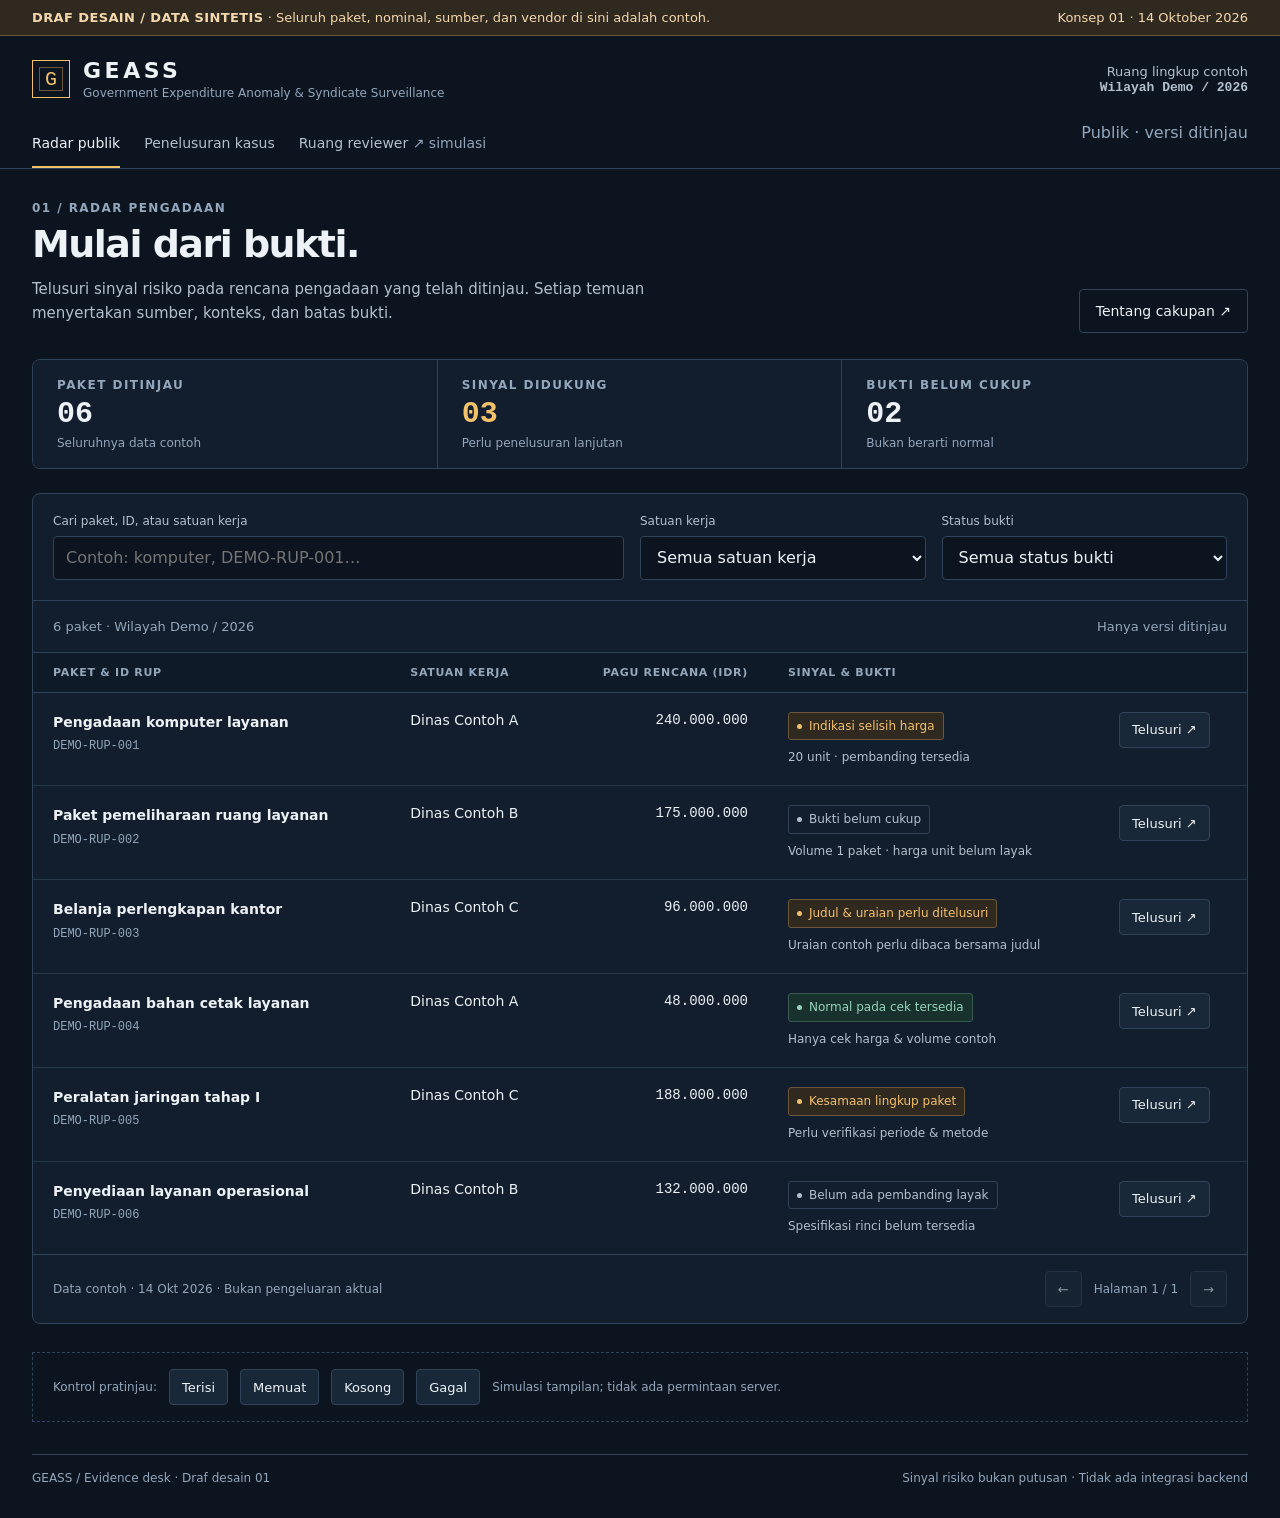
==== docs/design/preview.html @ 3e90d1a6 "docs: draft GEASS evidence desk UI and interactive preview" ====
<!doctype html>
<html lang="id">
<head>
<meta charset="utf-8"><meta name="viewport" content="width=device-width, initial-scale=1">
<title>GEASS — Draf meja bukti</title>
<style>
:root{color-scheme:dark;--bg:#0c1420;--panel:#121e2d;--raised:#192838;--text:#edf2f7;--muted:#b2c0ce;--quiet:#93a7bc;--line:#314358;--amber:#f4c16b;--mint:#93d5bc;--error:#ffb5ac;--focus:#b6d7ff;font-family:Segoe UI,system-ui,sans-serif;font-size:16px}
*{box-sizing:border-box}body{margin:0;background:var(--bg);color:var(--text)}button,input,select,textarea{font:inherit}button,a,input,select,textarea{outline-offset:4px}:focus-visible{outline:2px solid var(--focus)}a{color:var(--focus);text-underline-offset:4px}button{cursor:pointer}button:disabled{cursor:not-allowed;opacity:.55}[hidden]{display:none!important}.skip{position:absolute;left:16px;top:-70px;z-index:20;padding:12px;background:var(--text);color:var(--bg)}.skip:focus{top:12px}.mono{font-family:Consolas,ui-monospace,monospace;font-variant-numeric:tabular-nums}.muted{color:var(--muted)}.quiet{color:var(--quiet)}.eyebrow{font-size:12px;letter-spacing:.12em;text-transform:uppercase;color:var(--quiet);font-weight:600}.sample-banner{background:#30291f;border-bottom:1px solid #6b5637;padding:10px 32px;color:#f4d8ac;font-size:13px;display:flex;justify-content:space-between;gap:16px}.sample-banner strong{letter-spacing:.03em}.masthead{padding:22px 32px 0;border-bottom:1px solid var(--line)}.brand-row{display:flex;align-items:center;justify-content:space-between;gap:16px}.brand{display:flex;align-items:center;gap:13px}.brand-mark{width:38px;height:38px;display:grid;place-items:center;border:1px solid var(--amber);color:var(--amber);font:20px Consolas,monospace;position:relative}.brand-mark:before{content:"";position:absolute;inset:6px;border:1px solid #6b5637}.brand-name{font-size:22px;font-weight:700;letter-spacing:.16em}.brand-sub{font-size:12px;color:var(--quiet);margin-top:3px}.scope{color:var(--muted);font-size:13px;text-align:right}.nav{display:flex;gap:24px;flex-wrap:wrap;margin-top:23px}.nav button{padding:12px 0 15px;border:0;border-bottom:2px solid transparent;color:var(--muted);background:none;min-height:44px;font-size:14px}.nav button[aria-current=page]{border-color:var(--amber);color:var(--text)}.nav .role{margin-left:auto;color:var(--quiet)}main{max-width:1440px;padding:32px;margin:auto}.page-title{display:flex;align-items:end;justify-content:space-between;gap:24px;margin-bottom:26px}h1{font-size:38px;letter-spacing:-.04em;font-weight:600;margin:8px 0 10px;line-height:1.15}h2{font-size:22px;letter-spacing:-.02em;margin:0 0 12px;font-weight:600}h3{font-size:16px;margin:0 0 12px}p{line-height:1.6;margin:8px 0;color:var(--muted)}.page-title p{max-width:710px;font-size:15px}.btn{min-height:44px;padding:10px 16px;background:var(--raised);border:1px solid var(--line);color:var(--text);border-radius:4px;display:inline-flex;align-items:center;justify-content:center;gap:8px;text-decoration:none;font-size:14px;transition:background 140ms}.btn:hover{background:#23374c}.btn.primary{background:var(--amber);border-color:var(--amber);color:#15202d;font-weight:650}.btn.primary:hover{background:#ffd392}.btn.ghost{background:transparent}.btn.small{min-height:36px;padding:6px 12px;font-size:13px}.stats{display:grid;grid-template-columns:repeat(3,1fr);border:1px solid var(--line);margin-bottom:24px;border-radius:8px;overflow:hidden}.stat{padding:18px 24px;background:var(--panel);border-right:1px solid var(--line)}.stat:last-child{border:0}.stat .number{font-size:30px;font-weight:600;margin:5px 0}.stat .note{font-size:12px;color:var(--quiet)}.panel{background:var(--panel);border:1px solid var(--line);border-radius:8px}.filters{display:grid;grid-template-columns:2fr 1fr 1fr;gap:16px;padding:20px;border-bottom:1px solid var(--line)}label{display:block;font-size:12px;color:var(--muted);margin-bottom:8px}input,select,textarea{width:100%;background:var(--bg);border:1px solid var(--line);color:var(--text);border-radius:4px;min-height:44px;padding:10px 12px}textarea{min-height:110px;resize:vertical}.table-heading{display:flex;justify-content:space-between;gap:12px;padding:18px 20px;font-size:13px;color:var(--quiet)}table{width:100%;border-collapse:collapse;font-size:14px}th{text-align:left;font-size:11px;letter-spacing:.065em;text-transform:uppercase;color:var(--quiet);padding:13px 20px;background:#0f1a28;border-top:1px solid var(--line);border-bottom:1px solid var(--line);font-weight:600}td{padding:19px 20px;border-bottom:1px solid #27384b;vertical-align:top}tbody tr:last-child td{border-bottom:0}.amount{text-align:right;white-space:nowrap}.package-title{font-weight:600;line-height:1.45;margin-bottom:7px;max-width:300px}.locator{font-size:12px;color:var(--quiet)}.badge{display:inline-flex;align-items:center;gap:7px;font-size:12px;padding:5px 8px;line-height:1.4;border-radius:3px;font-weight:500;border:1px solid var(--line);color:var(--muted)}.badge.amber{background:#30291f;border-color:#6b5637;color:var(--amber)}.badge.mint{background:#19312d;border-color:#375b50;color:var(--mint)}.badge.error{background:#38262a;border-color:#72505a;color:var(--error)}.badge:before{content:"";width:5px;height:5px;background:currentColor;border-radius:50%;flex-shrink:0}.signal-note{font-size:12px;margin-top:8px;line-height:1.5;color:var(--muted)}.table-footer{display:flex;justify-content:space-between;align-items:center;gap:16px;padding:16px 20px;border-top:1px solid var(--line);color:var(--quiet);font-size:12px}.state{padding:56px 24px;text-align:center}.state h3{font-size:20px}.state p{max-width:470px;margin:8px auto 20px}.state-icon{font:30px Consolas,monospace;color:var(--amber);margin-bottom:18px}.case-top{display:flex;gap:12px;align-items:center;flex-wrap:wrap;margin-bottom:20px}.case-layout{display:grid;grid-template-columns:minmax(0,1fr) 300px;gap:24px}.section{padding:24px;margin-bottom:20px}.section-head{display:flex;align-items:center;justify-content:space-between;gap:16px;margin-bottom:20px}.section-head h2{margin:0}.facts{display:grid;grid-template-columns:1fr 1fr;gap:24px;border-top:1px solid var(--line);padding-top:20px}.fact-value{font-size:22px;margin-top:6px}.facts .fact-value.large{font-size:29px;color:var(--amber)}.rail{padding:24px;align-self:start}.rail ol{padding:0;margin:20px 0 0;list-style:none}.rail li{border-left:1px solid var(--line);padding:0 0 22px 20px;position:relative}.rail li:last-child{padding-bottom:0;border-left-color:transparent}.rail li:before{content:"";position:absolute;left:-5px;top:3px;width:9px;height:9px;border-radius:50%;background:var(--mint)}.rail li.gap:before{background:var(--quiet)}.rail h3{font-size:14px;margin-bottom:5px}.rail p{font-size:12px;line-height:1.6}.rail button{margin-top:8px}.compare{display:grid;grid-template-columns:1fr 1fr 1fr;gap:16px;margin:20px 0}.compare>div{padding:16px;background:var(--bg);border:1px solid var(--line);border-radius:4px}.compare strong{display:block;margin:12px 0 4px;font-size:24px;font-weight:600}.note-box{padding:13px 16px;background:#192838;border-left:2px solid var(--quiet);font-size:13px;color:var(--muted);line-height:1.65}.note-box.amber{background:#30291f;border-color:var(--amber);color:#f4d8ac}.argument{border-top:1px solid var(--line);padding-top:16px;margin-top:16px}.argument h3{margin:0 0 7px}.graph-wrap{background:var(--bg);border:1px solid var(--line);border-radius:4px;overflow:hidden}.graph{display:block;width:100%;height:auto;max-height:260px}.graph text{font-family:Segoe UI,system-ui,sans-serif}.relation-table{margin-top:16px}.relation-table td,.relation-table th{padding:12px 14px;font-size:12px}.details-summary{cursor:pointer;min-height:44px;display:flex;align-items:center;gap:8px;font-size:14px;color:var(--focus)}details p{font-size:13px}.actions{display:flex;flex-wrap:wrap;gap:12px}.review-grid{display:grid;grid-template-columns:minmax(0,1.25fr) minmax(320px,1fr);gap:24px}.review-list{margin:0;padding:0;list-style:none}.review-list li{padding:14px 0;border-top:1px solid var(--line);display:flex;justify-content:space-between;gap:16px;font-size:14px}.check{color:var(--mint)}.review-reason{margin:20px 0}.review-result{margin-top:16px;line-height:1.6;font-size:14px}.design-controls{margin-top:28px;padding:16px 20px;border:1px dashed var(--line);display:flex;align-items:center;gap:12px;flex-wrap:wrap;color:var(--quiet);font-size:12px}.design-controls button{min-height:36px}.footer{margin-top:32px;border-top:1px solid var(--line);padding-top:16px;display:flex;justify-content:space-between;gap:16px;font-size:12px;color:var(--quiet)}dialog{color:var(--text);background:var(--panel);border:1px solid var(--line);border-radius:8px;padding:24px;max-width:700px;width:calc(100% - 32px);max-height:85vh}dialog::backdrop{background:#030911cc}dialog pre{white-space:pre-wrap;line-height:1.6;font:14px Consolas,monospace;background:var(--bg);padding:20px;border:1px solid var(--line);max-height:45vh;overflow:auto}.dialog-head{display:flex;justify-content:space-between;align-items:center;gap:16px;margin-bottom:20px}.dialog-head h2{margin:0}.sr-only{position:absolute;width:1px;height:1px;padding:0;margin:-1px;overflow:hidden;clip:rect(0,0,0,0);white-space:nowrap;border:0}
@media(min-width:1400px){main{padding-top:40px}}@media(max-width:1000px){td,th{padding:16px 12px}.case-layout{grid-template-columns:minmax(0,1fr) 260px}.compare{gap:8px}.compare strong{font-size:20px}}@media(max-width:900px){.case-layout,.review-grid{grid-template-columns:1fr}.rail{order:-1}.rail ol{display:grid;grid-template-columns:1fr 1fr;gap:12px}.rail li,.rail li:last-child{padding:0 0 0 16px;border-left:1px solid var(--line)}.scope{display:none}.nav .role{margin-left:0}.page-title{align-items:start}.page-title .btn{flex-shrink:0}}@media(max-width:640px){.sample-banner,.masthead{padding-left:16px;padding-right:16px}.sample-banner{font-size:12px}.sample-banner>span:last-child{display:none}main{padding:24px 16px}h1{font-size:30px}.page-title{display:block}.page-title .btn{margin-top:8px}.nav{gap:18px}.nav .role{display:none}.brand-sub{max-width:260px;line-height:1.5}.stats{grid-template-columns:1fr 1fr 1fr}.stat{padding:14px 10px}.stat .number{font-size:24px}.stat .eyebrow{font-size:10px;letter-spacing:0}.stat .note{font-size:11px;line-height:1.5}.filters{grid-template-columns:1fr;padding:16px;gap:12px}.radar-table thead{display:none}.radar-table,.radar-table tbody,.radar-table tr,.radar-table td{display:block}.radar-table tr{padding:18px 16px;border-bottom:1px solid var(--line)}.radar-table td{padding:8px 0;border:0}.radar-table td:before{content:attr(data-label);display:block;font-size:11px;letter-spacing:.07em;text-transform:uppercase;color:var(--quiet);margin-bottom:7px}.radar-table td.amount{text-align:left}.radar-table td:last-child .btn{width:100%}.package-title{max-width:none}.table-footer{align-items:start;flex-direction:column}.facts{grid-template-columns:1fr}.compare{grid-template-columns:1fr}.section,.rail{padding:20px}.section-head{align-items:start;flex-direction:column}.rail ol{grid-template-columns:1fr}.relation-table{display:block;overflow-x:auto}.section p{font-size:16px}.footer{flex-direction:column}.review-list li{font-size:13px}.graph{min-height:180px}}
@media(max-width:640px){.btn.small{min-height:44px}}
@media(prefers-reduced-motion:reduce){*{transition:none!important;scroll-behavior:auto!important}}
</style>
</head>
<body>
<a class="skip" href="#main">Lewati ke konten</a>
<div class="sample-banner"><span><strong>DRAF DESAIN / DATA SINTETIS</strong> · Seluruh paket, nominal, sumber, dan vendor di sini adalah contoh.</span><span>Konsep 01 · 14 Oktober 2026</span></div>
<header class="masthead">
 <div class="brand-row"><div class="brand"><div class="brand-mark" aria-hidden="true">G</div><div><div class="brand-name">GEASS</div><div class="brand-sub">Government Expenditure Anomaly & Syndicate Surveillance</div></div></div><div class="scope">Ruang lingkup contoh<br><strong class="mono">Wilayah Demo / 2026</strong></div></div>
 <nav class="nav" aria-label="Workspace"><button data-screen="radar" aria-current="page">Radar publik</button><button data-screen="case">Penelusuran kasus</button><button data-screen="review">Ruang reviewer <span class="quiet">↗ simulasi</span></button><span class="role">Publik · versi ditinjau</span></nav>
</header>
<main id="main" tabindex="-1">
<section id="screen-radar" aria-labelledby="radar-title">
 <div class="page-title"><div><div class="eyebrow">01 / Radar pengadaan</div><h1 id="radar-title">Mulai dari bukti.</h1><p>Telusuri sinyal risiko pada rencana pengadaan yang telah ditinjau. Setiap temuan menyertakan sumber, konteks, dan batas bukti.</p></div><button class="btn ghost" id="about">Tentang cakupan ↗</button></div>
 <div class="stats"><div class="stat"><div class="eyebrow">Paket ditinjau</div><div class="number mono">06</div><div class="note">Seluruhnya data contoh</div></div><div class="stat"><div class="eyebrow">Sinyal didukung</div><div class="number mono" style="color:var(--amber)">03</div><div class="note">Perlu penelusuran lanjutan</div></div><div class="stat"><div class="eyebrow">Bukti belum cukup</div><div class="number mono">02</div><div class="note">Bukan berarti normal</div></div></div>
 <div class="panel">
  <div class="filters"><div><label for="search">Cari paket, ID, atau satuan kerja</label><input id="search" type="search" placeholder="Contoh: komputer, DEMO-RUP-001…"></div><div><label for="agency">Satuan kerja</label><select id="agency"><option value="all">Semua satuan kerja</option><option>Dinas Contoh A</option><option>Dinas Contoh B</option><option>Dinas Contoh C</option></select></div><div><label for="signal">Status bukti</label><select id="signal"><option value="all">Semua status bukti</option><option value="supported">Sinyal didukung</option><option value="insufficient">Bukti belum cukup</option><option value="normal">Normal pada cek tersedia</option></select></div></div>
  <div class="table-heading"><span id="result-count">6 paket · Wilayah Demo / 2026</span><span>Hanya versi ditinjau</span></div>
  <table class="radar-table" id="radar-table"><caption class="sr-only">Paket pengadaan sintetis yang ditinjau</caption><thead><tr><th>Paket & ID RUP</th><th>Satuan kerja</th><th class="amount">Pagu rencana (IDR)</th><th>Sinyal & bukti</th><th><span class="sr-only">Tindakan</span></th></tr></thead><tbody id="rows"></tbody></table>
  <div class="state" id="radar-state" hidden></div>
  <div class="table-footer"><span>Data contoh · 14 Okt 2026 · Bukan pengeluaran aktual</span><div class="actions"><button class="btn small" disabled aria-label="Halaman sebelumnya">←</button><span style="align-self:center">Halaman 1 / 1</span><button class="btn small" disabled aria-label="Halaman berikutnya">→</button></div></div>
 </div>
 <div class="design-controls"><span>Kontrol pratinjau:</span><button class="btn small" data-state="ready">Terisi</button><button class="btn small" data-state="loading">Memuat</button><button class="btn small" data-state="empty">Kosong</button><button class="btn small" data-state="error">Gagal</button><span>Simulasi tampilan; tidak ada permintaan server.</span></div>
</section>
<section id="screen-case" aria-labelledby="case-title" hidden>
 <div class="case-top"><button class="btn small ghost" data-screen="radar">← Radar publik</button><span class="mono quiet" id="case-id">DEMO-RUP-001</span><span class="badge mint">Versi ditinjau · v1</span></div>
 <div class="page-title"><div><div class="eyebrow">02 / Penelusuran berbasis bukti</div><h1 id="case-title">Pengadaan komputer layanan</h1><p id="case-subtitle">Dinas Contoh A · Wilayah Demo · Tahun anggaran 2026</p></div><div class="actions"><button class="btn primary" id="dossier">Draf PPID ↓</button><button class="btn" id="brief">Brief APIP / BPK ↓</button></div></div>
 <div class="case-layout"><div>
  <section class="panel section"><div class="section-head"><h2>Rencana, bukan realisasi.</h2><span class="badge amber" id="case-badge">Indikasi selisih harga</span></div><div class="facts"><div><div class="eyebrow">Pagu rencana (IDR)</div><div class="fact-value large mono" id="case-amount">240.000.000</div><p class="locator">Bukan nilai kontrak atau uang yang dibayar.</p></div><div><div class="eyebrow">Volume dari uraian contoh</div><div class="fact-value" id="case-volume">20 unit komputer</div><p class="locator" id="volume-note">Unit dan spesifikasi cocok untuk perbandingan contoh.</p></div></div></section>
  <section class="panel section"><div class="section-head"><h2>Harga & konteks pembanding</h2><button class="btn small ghost source" data-source="ssh">Lihat locator SSH ↗</button></div><div id="comparison"><div class="compare"><div><div class="eyebrow">Harga tersirat / unit</div><strong class="mono">Rp12.000.000</strong><span class="locator">Rp240 juta ÷ 20 unit</span></div><div><div class="eyebrow">SSH contoh / unit</div><strong class="mono">Rp10.000.000</strong><span class="locator">Unit & spesifikasi sebanding</span></div><div><div class="eyebrow">Selisih pembanding</div><strong class="mono" style="color:var(--amber)">+20%</strong><span class="locator">Rp2.000.000 per unit</span></div></div><div class="note-box amber">Sinyal untuk ditelusuri. Selisih terhadap pembanding tidak membuktikan overpayment atau tindak pidana.</div></div><div id="abstention" class="note-box" hidden></div><div class="argument"><h3>Yang mendukung</h3><p id="supports">Uraian contoh menyebut 20 unit dengan spesifikasi yang sebanding dengan baris SSH sintetis. Nominal dihitung deterministik.</p></div><div class="argument"><h3>Yang perlu dikonfirmasi</h3><p>Pastikan cakupan garansi, instalasi, pajak, dan distribusi. Perbedaan layanan yang belum tercatat dapat mengubah kelayakan pembanding.</p></div></section>
  <section class="panel section"><div class="section-head"><h2>Relasi vendor yang teramati</h2><span class="badge" id="graph-status">Contoh relasi · bukan afiliasi</span></div><div id="graph-content"><div class="graph-wrap"><svg class="graph" viewBox="0 0 680 245" role="img" aria-labelledby="graph-title graph-desc"><title id="graph-title">Graf relasi vendor sintetis</title><desc id="graph-desc">Tender demo terhubung dengan Vendor Contoh A sebagai pemenang dan Vendor Contoh B sebagai penawar. Keduanya memiliki observasi alamat yang sama; ini bukan bukti kepemilikan bersama.</desc><g stroke="#52687f" stroke-width="1.5"><path d="M340 58L160 148M340 58L520 148"/><path d="M160 148L340 211L520 148" stroke-dasharray="5 5"/></g><g fill="#192838" stroke="#52687f"><rect x="252" y="27" width="176" height="54" rx="4"/><rect x="75" y="120" width="170" height="55" rx="4"/><rect x="435" y="120" width="170" height="55" rx="4"/></g><rect x="225" y="190" width="230" height="40" rx="4" fill="#30291f" stroke="#6b5637"/><g text-anchor="middle" fill="#edf2f7" font-size="13"><text x="340" y="49">DEMO-TENDER-001</text><text x="340" y="67" fill="#93a7bc" font-size="11">Portal contoh · v1</text><text x="160" y="142">Vendor Contoh A</text><text x="160" y="160" fill="#93d5bc" font-size="11">Pemenang teramati</text><text x="520" y="142">Vendor Contoh B</text><text x="520" y="160" fill="#b2c0ce" font-size="11">Penawar teramati</text><text x="340" y="215" fill="#f4c16b">Alamat sama · perlu verifikasi</text></g></svg></div><details><summary class="details-summary">Tabel relasi & batas bukti</summary><table class="relation-table"><caption class="sr-only">Alternatif teks graf relasi sintetis</caption><thead><tr><th>Relasi</th><th>Observasi</th><th>Batas bukti</th></tr></thead><tbody><tr><td>Tender → Vendor A</td><td>Pemenang pada catatan contoh</td><td>Satu tender sintetis</td></tr><tr><td>Tender → Vendor B</td><td>Penawaran pada catatan contoh</td><td>Bukan sekadar pendaftaran</td></tr><tr><td>Vendor A ↔ Vendor B</td><td>Teks alamat identik</td><td>Tidak membuktikan pemilik sama</td></tr></tbody></table></details></div><div id="graph-unavailable" class="note-box" hidden>Data pelaksanaan belum tersedia. Ketiadaan data bukan bukti bahwa tender tidak terjadi.</div><p class="locator">Tidak ada klaim sindikat atau hubungan pemilik. Identitas vendor tetap terpisah.</p></section>
 </div><aside class="panel rail" aria-label="Jejak bukti"><div class="eyebrow">Jejak bukti</div><h2 style="margin-top:8px">Dari sumber<br>ke temuan.</h2><p style="font-size:13px">Batas bukti mengikuti klaim, bukan disembunyikan di akhir.</p><ol><li><h3>01 · Rencana SIRUP</h3><p>Capture contoh · revisi 1<br>14 Okt 2026 · checksum tersimpan</p><button class="btn small ghost source" data-source="sirup">Locator sumber ↗</button></li><li id="rail-ssh"><h3>02 · Pembanding SSH</h3><p>Dokumen sintetis · halaman 12<br>Wilayah & tahun contoh cocok</p></li><li id="rail-lpse"><h3>03 · Relasi pelaksanaan</h3><p>Tautan ID pada capture contoh.<br>Cakupan: satu tender.</p></li><li><h3>04 · Tinjauan manusia</h3><p>Versi bukti 1 · versi analisis 1<br>Status ditinjau dalam fixture.</p></li></ol><details style="border-top:1px solid var(--line);margin-top:24px;padding-top:12px"><summary class="details-summary">Inspector demo</summary><p>Normalisasi: selesai (simulasi)<br>Pembanding: tersedia (simulasi)<br>Kritik: selesai (simulasi)<br>Publikasi: fixture ditinjau</p><p>Tidak ada eksekusi ADK, Model Armor, BigQuery, atau trace cloud nyata.</p></details></aside></div>
</section>
<section id="screen-review" aria-labelledby="review-title" hidden>
 <div class="page-title"><div><div class="eyebrow">03 / Workspace terbatas · simulasi peran</div><h1 id="review-title">Bukti dahulu. Putusan Anda.</h1><p>Debat AI membantu menyusun argumen. Publikasi tetap membutuhkan reviewer berwenang dan versi bukti yang tepat.</p></div><span class="badge">Draf privat · tidak tampil di radar</span></div>
 <div class="review-grid"><section class="panel section"><div class="section-head"><h2>Pengadaan perlengkapan arsip</h2><span class="mono locator">DEMO-RUP-007 / v1</span></div><div class="note-box amber">Simulasi role saja. Draf ini memakai data sintetis; tidak ada autentikasi atau publikasi server.</div><div class="argument"><h3>Argumen pendukung</h3><p>Uraian dan standar contoh memperlihatkan kemungkinan selisih harga. Setiap input sudah memiliki locator sintetis untuk menguji alur reviewer.</p></div><div class="argument"><h3>Argumen penyeimbang</h3><p>Cakupan layanan dan perlakuan pajak perlu dibaca bersama spesifikasi. Label risiko tidak menyatakan bahwa vendor bersalah.</p></div><h3 style="margin-top:24px">Kesiapan versi yang ditinjau</h3><ul class="review-list"><li><span>Capture sumber & locator</span><span class="check">✓ Tersedia (contoh)</span></li><li><span>Validasi struktur & screening</span><span class="check">✓ Lolos (simulasi)</span></li><li><span>Catatan counterevidence</span><span class="check">✓ Tersedia</span></li><li><span>Versi bukti / analisis</span><span class="mono">v1 / v1</span></li></ul></section><section class="panel section"><div class="eyebrow">Keputusan reviewer</div><h2 style="margin-top:8px">Tinjau versi ini.</h2><p style="font-size:14px">Keputusan terikat pada versi sumber dan analisis. Perubahan berikutnya akan membutuhkan tinjauan baru.</p><div class="review-reason"><label for="reason">Catatan keputusan (wajib dalam simulasi)</label><textarea id="reason" placeholder="Jelaskan bukti, batas cakupan, atau alasan menolak…"></textarea></div><div class="actions"><button id="approve" class="btn primary">Setujui versi v1</button><button id="reject" class="btn">Tolak draf</button></div><div class="review-result" id="review-result" role="status" aria-live="polite"></div><button id="reset-review" class="btn small ghost" style="margin-top:20px">Reset simulasi</button><div class="argument"><h3>Sesudah keputusan</h3><p style="font-size:13px">Implementasi akan membatasi akses sesuai peran, memeriksa konflik versi, dan mendukung penarikan publikasi. Preview ini hanya menampilkan umpan balik lokal.</p></div></section></div>
</section>
<footer class="footer"><span>GEASS / Evidence desk · Draf desain 01</span><span>Sinyal risiko bukan putusan · Tidak ada integrasi backend</span></footer>
</main>
<dialog id="dialog" aria-labelledby="dialog-title"><div class="dialog-head"><h2 id="dialog-title">Sumber contoh</h2><button class="btn small ghost" id="close-dialog" aria-label="Tutup dialog">Tutup ×</button></div><div id="dialog-body"></div><div id="dialog-actions" class="actions"></div></dialog>
<div class="sr-only" role="status" aria-live="polite" id="announcement"></div>
<script>
// shortcut: synthetic in-memory interactions only, replace with approved API contracts during application implementation.
const packages=[
 {id:'DEMO-RUP-001',title:'Pengadaan komputer layanan',agency:'Dinas Contoh A',amount:240000000,state:'supported',signal:'Indikasi selisih harga',note:'20 unit · pembanding tersedia'},
 {id:'DEMO-RUP-002',title:'Paket pemeliharaan ruang layanan',agency:'Dinas Contoh B',amount:175000000,state:'insufficient',signal:'Bukti belum cukup',note:'Volume 1 paket · harga unit belum layak'},
 {id:'DEMO-RUP-003',title:'Belanja perlengkapan kantor',agency:'Dinas Contoh C',amount:96000000,state:'supported',signal:'Judul & uraian perlu ditelusuri',note:'Uraian contoh perlu dibaca bersama judul'},
 {id:'DEMO-RUP-004',title:'Pengadaan bahan cetak layanan',agency:'Dinas Contoh A',amount:48000000,state:'normal',signal:'Normal pada cek tersedia',note:'Hanya cek harga & volume contoh'},
 {id:'DEMO-RUP-005',title:'Peralatan jaringan tahap I',agency:'Dinas Contoh C',amount:188000000,state:'supported',signal:'Kesamaan lingkup paket',note:'Perlu verifikasi periode & metode'},
 {id:'DEMO-RUP-006',title:'Penyediaan layanan operasional',agency:'Dinas Contoh B',amount:132000000,state:'insufficient',signal:'Belum ada pembanding layak',note:'Spesifikasi rinci belum tersedia'}
];
const $=id=>document.getElementById(id), money=n=>new Intl.NumberFormat('id-ID').format(n);let current=packages[0],radarState='ready',lastFocus;
function announce(message){$('announcement').textContent=message}
function showScreen(name){document.querySelectorAll('main>section').forEach(s=>s.hidden=s.id!=='screen-'+name);document.querySelectorAll('.nav button').forEach(b=>b.getAttribute('data-screen')===name?b.setAttribute('aria-current','page'):b.removeAttribute('aria-current'));document.querySelector('.nav .role').textContent=name==='review'?'Reviewer · simulasi peran':'Publik · versi ditinjau';document.querySelector('.source[data-source="ssh"]').disabled=current.id!=='DEMO-RUP-001';$('main').focus();announce('Tampilan '+({radar:'Radar publik',case:'Penelusuran kasus',review:'Reviewer — simulasi'}[name]))}
function renderRadar(){const query=$('search').value.trim().toLowerCase(),agency=$('agency').value,state=$('signal').value;const rows=packages.filter(p=>(p.title+' '+p.id+' '+p.agency).toLowerCase().includes(query)&&(agency==='all'||p.agency===agency)&&(state==='all'||p.state===state));const mode=radarState==='ready'&&!rows.length?'empty':radarState;$('radar-table').hidden=mode!=='ready';$('radar-state').hidden=mode==='ready';$('result-count').textContent=rows.length+' paket · Wilayah Demo / 2026';$('rows').replaceChildren();for(const p of rows){const tr=document.createElement('tr');tr.innerHTML='<td data-label="Paket & ID"><div class="package-title"></div><div class="locator mono"></div></td><td data-label="Satuan kerja"></td><td class="amount mono" data-label="Pagu rencana (IDR)"></td><td data-label="Sinyal & bukti"><span class="badge"></span><div class="signal-note"></div></td><td><button class="btn small">Telusuri ↗</button></td>';tr.querySelector('.package-title').textContent=p.title;tr.querySelector('.locator').textContent=p.id;tr.children[1].textContent=p.agency;tr.children[2].textContent=money(p.amount);const badge=tr.querySelector('.badge');badge.textContent=p.signal;badge.classList.add(p.state==='supported'?'amber':p.state==='normal'?'mint':'neutral');tr.querySelector('.signal-note').textContent=p.note;tr.querySelector('button').setAttribute('aria-label','Telusuri '+p.title);tr.querySelector('button').onclick=()=>openCase(p);$('rows').append(tr)}if(mode!=='ready'){const states={loading:['…','Memuat paket yang ditinjau','Simulasi loading. Data publik akan dibaca dari versi yang telah disetujui.'],empty:['∅','Belum ada paket yang cocok','Ubah pencarian atau filter. Hasil kosong tidak menyatakan wilayah bebas risiko.'],error:['!','Paket belum dapat dimuat','Coba lagi. Kegagalan akses tidak berarti datanya tidak ada.']};const s=states[mode];$('radar-state').innerHTML='<div class="state-icon" aria-hidden="true">'+s[0]+'</div><h3>'+s[1]+'</h3><p>'+s[2]+'</p><button class="btn" id="restore">'+(mode==='error'?'Coba lagi':'Kembali ke data contoh')+'</button>';$('restore').onclick=()=>{radarState='ready';$('search').value='';$('agency').value='all';$('signal').value='all';renderRadar()}}announce(rows.length+' paket cocok; tampilan '+mode)}
function openCase(p){current=p;$('case-title').textContent=p.title;$('case-id').textContent=p.id;$('case-subtitle').textContent=p.agency+' · Wilayah Demo · Tahun anggaran 2026';$('case-amount').textContent=money(p.amount);$('case-badge').textContent=p.signal;$('case-badge').className='badge '+(p.state==='supported'?'amber':p.state==='normal'?'mint':'');const comparable=p.id==='DEMO-RUP-001';$('comparison').hidden=!comparable;$('abstention').hidden=comparable;$('abstention').textContent='Perbandingan harga unit belum didukung pada contoh ini. '+p.note+'. Tidak ada selisih harga yang dikarang.';$('case-volume').textContent=comparable?'20 unit komputer':'Kuantitas sebanding belum ditetapkan';$('volume-note').textContent=comparable?'Unit dan spesifikasi cocok untuk perbandingan contoh.':'Data belum cukup untuk menghitung harga item.';$('supports').textContent=comparable?'Uraian contoh menyebut 20 unit dengan spesifikasi yang sebanding dengan baris SSH sintetis. Nominal dihitung deterministik.':'Sinyal pada radar ini adalah fixture desain. Pengujian pembanding rinci belum tersedia untuk paket contoh yang dipilih.';$('graph-content').hidden=!comparable;$('graph-unavailable').hidden=comparable;$('graph-status').textContent=comparable?'Contoh relasi · bukan afiliasi':'Cakupan belum tersedia';$('rail-ssh').classList.toggle('gap',!comparable);$('rail-lpse').classList.toggle('gap',!comparable);$('rail-ssh').querySelector('p').textContent=comparable?'Dokumen sintetis · halaman 12. Wilayah & tahun contoh cocok.':'Belum ada pembanding yang cukup dalam fixture ini.';$('rail-lpse').querySelector('p').textContent=comparable?'Tautan ID pada capture contoh. Cakupan: satu tender.':'Capture pelaksanaan belum tersedia dalam fixture ini.';showScreen('case')}
function openDialog(title,body,actions=[]){lastFocus=document.activeElement;$('dialog-title').textContent=title;$('dialog-body').replaceChildren();const content=document.createElement('pre');content.textContent=body;$('dialog-body').append(content);$('dialog-actions').replaceChildren();for(const action of actions){const b=document.createElement('button');b.className='btn primary';b.textContent=action.label;b.onclick=action.run;$('dialog-actions').append(b)}$('dialog').showModal()}
function draftText(){return '# DRAF DOSSIER GEASS — DATA SINTETIS\n\nBukan surat resmi atau laporan atas kasus nyata.\nSeluruh identitas dan nominal adalah contoh desain.\n\nPaket: '+current.id+' / v1\nNama: '+current.title+'\nSatuan kerja: '+current.agency+'\nPagu rencana: Rp'+money(current.amount)+' (bukan realisasi)\nStatus contoh: '+current.signal+'\n\nTujuan: Permintaan rincian spesifikasi, RAB, dan cakupan layanan untuk penelusuran.\nPenerima: [diisi manusia]\nPemohon: [diisi manusia]\n\nLocator: Capture sintetis / revisi 1. Tidak ada URL sumber resmi.\nCounterevidence: Garansi, instalasi, pajak dan distribusi perlu dikonfirmasi.\n\nTidak menyatakan tindak pidana. Tidak dikirim atau diajukan otomatis.\n'}
document.querySelectorAll('[data-screen]').forEach(b=>b.onclick=()=>{if(b.dataset.screen==='case')openCase(current);else showScreen(b.dataset.screen)});['search','agency','signal'].forEach(id=>$(id).addEventListener(id==='search'?'input':'change',()=>{radarState='ready';renderRadar()}));document.querySelectorAll('[data-state]').forEach(b=>b.onclick=()=>{radarState=b.dataset.state;renderRadar()});$('about').onclick=()=>openDialog('Cakupan yang jujur','DRAF DESAIN — DATA SINTETIS\n\nWilayah Demo / 2026 bukan dataset wilayah nyata.\nEnam paket ditinjau adalah fixture, bukan hasil analisis pemerintah.\n\nProduk akan memilih satu wilayah/tahun setelah gerbang data lolos.\nRadar publik hanya memuat versi disetujui; draf reviewer tetap privat.\nPublikasi membutuhkan tinjauan manusia.\n');document.querySelectorAll('.source').forEach(b=>b.onclick=()=>openDialog('Locator sumber — contoh',b.dataset.source==='ssh'?'DOKUMEN SINTETIS\n\nStandar harga contoh / halaman 12 / baris 04\nWilayah Demo / 2026\nKomputer layanan: Rp10.000.000 / unit\nSpesifikasi: fixture cocok dengan DEMO-RUP-001\n\nTidak ada peraturan resmi atau URL dokumen nyata.\nApplicability wajib diverifikasi pada implementasi.':'CAPTURE SINTETIS\n\n'+current.id+' / revisi 1\nTanggal contoh: 14 Oktober 2026\nCakupan: paket rencana contoh\nChecksum dan locator: ilustrasi kontrak provenance\n\nTidak ada endpoint SIRUP atau data pemerintah yang diakses.'));
function openDraft(kind){
 const text=(kind==='ppid'?'# DRAF PERMINTAAN INFORMASI PPID':'# DRAF BRIEF RISIKO APIP / BPK')+'\n\n'+draftText();
 openDialog(kind==='ppid'?'Draf permintaan informasi PPID':'Draf brief APIP / BPK',text,[{label:'Unduh sampel Markdown',run:()=>{
  const blob=new Blob([text],{type:'text/markdown;charset=utf-8'}),url=URL.createObjectURL(blob),a=document.createElement('a');
  a.href=url;a.download=current.id+'-'+kind+'-DRAF-SINTETIS.md';a.click();setTimeout(()=>URL.revokeObjectURL(url),1000);announce('Sampel Markdown sintetis diunduh');
 }}]);
}
$('dossier').onclick=()=>openDraft('ppid');$('brief').onclick=()=>openDraft('audit');
$('close-dialog').onclick=()=>$('dialog').close();$('dialog').addEventListener('close',()=>lastFocus?.focus());
function review(decision){if(!$('reason').value.trim()){$('review-result').textContent='Tambahkan catatan keputusan terlebih dahulu.';$('review-result').style.color='var(--error)';$('reason').setAttribute('aria-invalid','true');$('reason').focus();return}$('reason').removeAttribute('aria-invalid');$('review-result').textContent=decision==='approved'?'Simulasi: versi v1 disetujui. Tidak ada publikasi nyata; radar contoh tidak berubah.':'Simulasi: draf ditolak. Catatan hanya tersimpan di halaman ini.';$('review-result').style.color='var(--mint)';$('approve').disabled=true;$('reject').disabled=true}
$('approve').onclick=()=>review('approved');$('reject').onclick=()=>review('rejected');$('reset-review').onclick=()=>{$('reason').value='';$('reason').removeAttribute('aria-invalid');$('review-result').textContent='Simulasi direset.';$('approve').disabled=false;$('reject').disabled=false};renderRadar();
</script>
</body>
</html>
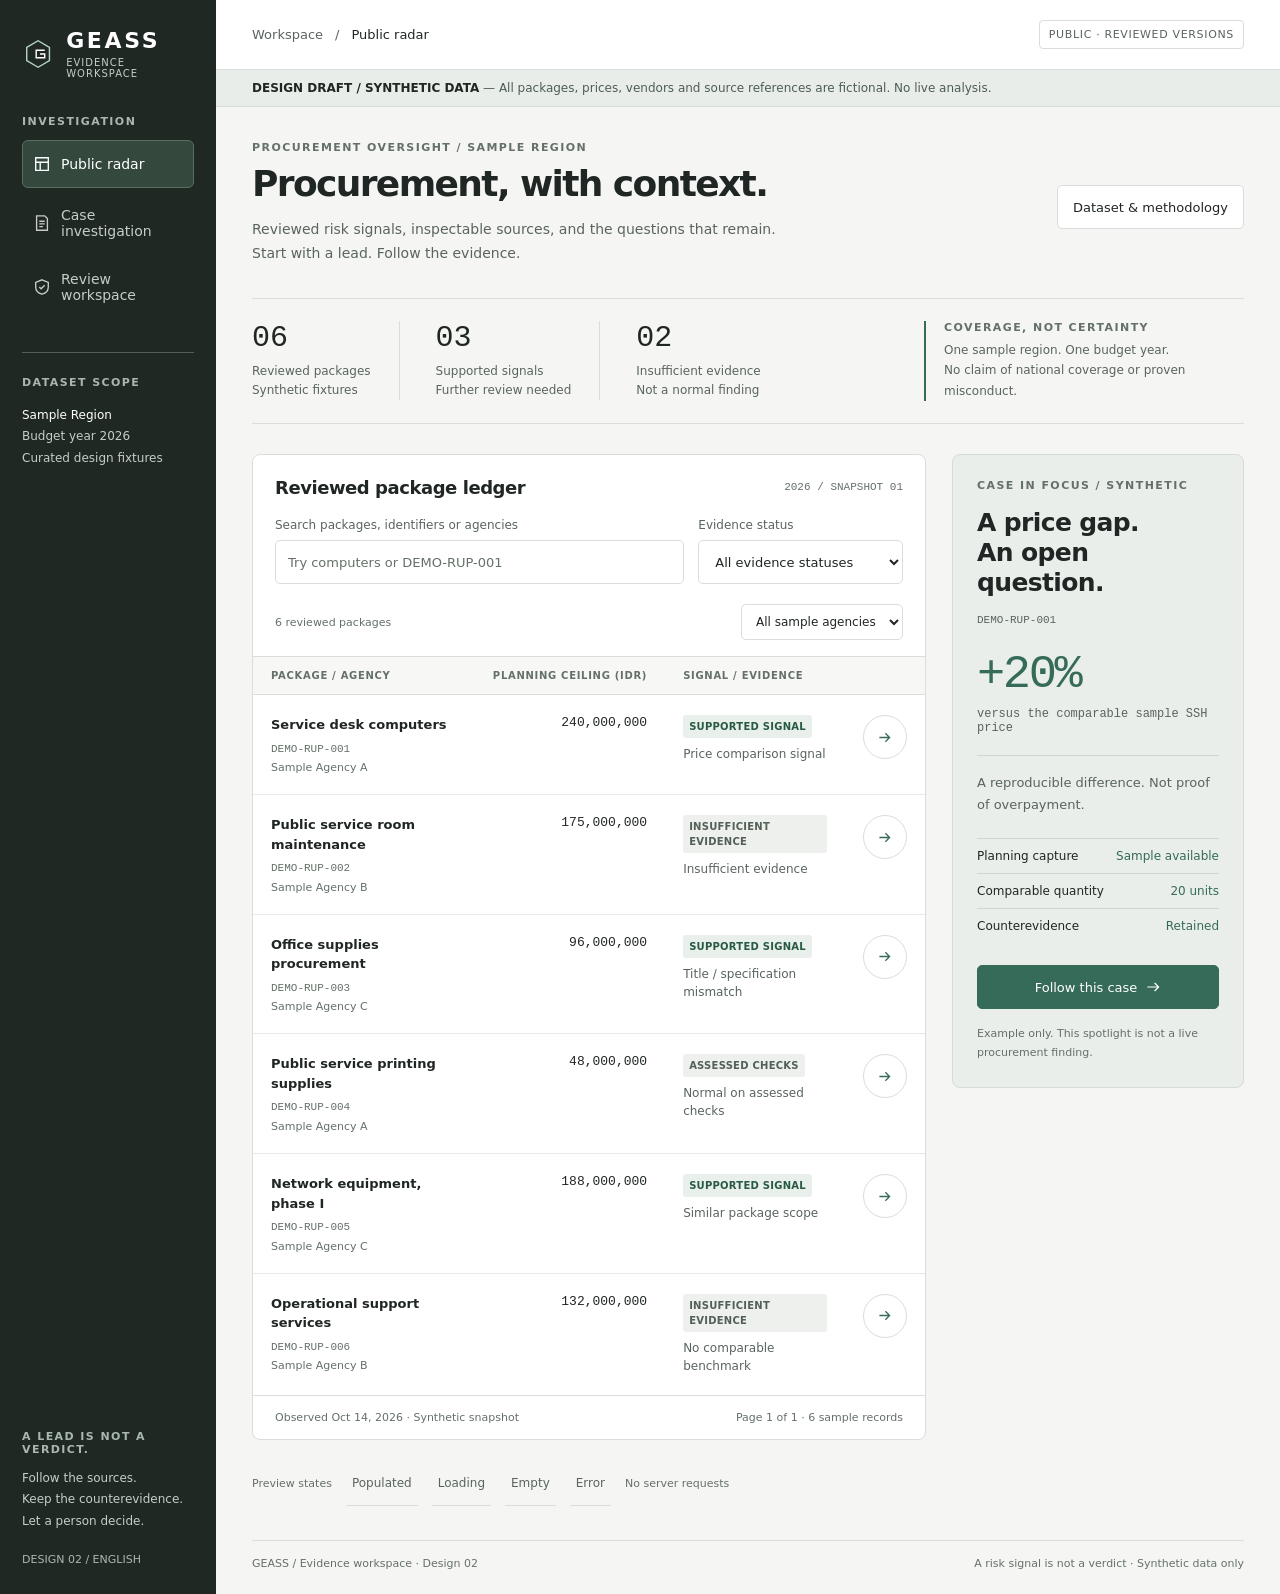
==== commit e40204fd: "docs: redesign GEASS evidence workspace in English" ====
--- a/docs/design/preview.html
+++ b/docs/design/preview.html
@@ -1,82 +1,133 @@
 <!doctype html>
-<html lang="id">
+<html lang="en">
 <head>
 <meta charset="utf-8"><meta name="viewport" content="width=device-width, initial-scale=1">
-<title>GEASS — Draf meja bukti</title>
+<title>GEASS — Evidence workspace</title>
 <style>
-:root{color-scheme:dark;--bg:#0c1420;--panel:#121e2d;--raised:#192838;--text:#edf2f7;--muted:#b2c0ce;--quiet:#93a7bc;--line:#314358;--amber:#f4c16b;--mint:#93d5bc;--error:#ffb5ac;--focus:#b6d7ff;font-family:Segoe UI,system-ui,sans-serif;font-size:16px}
-*{box-sizing:border-box}body{margin:0;background:var(--bg);color:var(--text)}button,input,select,textarea{font:inherit}button,a,input,select,textarea{outline-offset:4px}:focus-visible{outline:2px solid var(--focus)}a{color:var(--focus);text-underline-offset:4px}button{cursor:pointer}button:disabled{cursor:not-allowed;opacity:.55}[hidden]{display:none!important}.skip{position:absolute;left:16px;top:-70px;z-index:20;padding:12px;background:var(--text);color:var(--bg)}.skip:focus{top:12px}.mono{font-family:Consolas,ui-monospace,monospace;font-variant-numeric:tabular-nums}.muted{color:var(--muted)}.quiet{color:var(--quiet)}.eyebrow{font-size:12px;letter-spacing:.12em;text-transform:uppercase;color:var(--quiet);font-weight:600}.sample-banner{background:#30291f;border-bottom:1px solid #6b5637;padding:10px 32px;color:#f4d8ac;font-size:13px;display:flex;justify-content:space-between;gap:16px}.sample-banner strong{letter-spacing:.03em}.masthead{padding:22px 32px 0;border-bottom:1px solid var(--line)}.brand-row{display:flex;align-items:center;justify-content:space-between;gap:16px}.brand{display:flex;align-items:center;gap:13px}.brand-mark{width:38px;height:38px;display:grid;place-items:center;border:1px solid var(--amber);color:var(--amber);font:20px Consolas,monospace;position:relative}.brand-mark:before{content:"";position:absolute;inset:6px;border:1px solid #6b5637}.brand-name{font-size:22px;font-weight:700;letter-spacing:.16em}.brand-sub{font-size:12px;color:var(--quiet);margin-top:3px}.scope{color:var(--muted);font-size:13px;text-align:right}.nav{display:flex;gap:24px;flex-wrap:wrap;margin-top:23px}.nav button{padding:12px 0 15px;border:0;border-bottom:2px solid transparent;color:var(--muted);background:none;min-height:44px;font-size:14px}.nav button[aria-current=page]{border-color:var(--amber);color:var(--text)}.nav .role{margin-left:auto;color:var(--quiet)}main{max-width:1440px;padding:32px;margin:auto}.page-title{display:flex;align-items:end;justify-content:space-between;gap:24px;margin-bottom:26px}h1{font-size:38px;letter-spacing:-.04em;font-weight:600;margin:8px 0 10px;line-height:1.15}h2{font-size:22px;letter-spacing:-.02em;margin:0 0 12px;font-weight:600}h3{font-size:16px;margin:0 0 12px}p{line-height:1.6;margin:8px 0;color:var(--muted)}.page-title p{max-width:710px;font-size:15px}.btn{min-height:44px;padding:10px 16px;background:var(--raised);border:1px solid var(--line);color:var(--text);border-radius:4px;display:inline-flex;align-items:center;justify-content:center;gap:8px;text-decoration:none;font-size:14px;transition:background 140ms}.btn:hover{background:#23374c}.btn.primary{background:var(--amber);border-color:var(--amber);color:#15202d;font-weight:650}.btn.primary:hover{background:#ffd392}.btn.ghost{background:transparent}.btn.small{min-height:36px;padding:6px 12px;font-size:13px}.stats{display:grid;grid-template-columns:repeat(3,1fr);border:1px solid var(--line);margin-bottom:24px;border-radius:8px;overflow:hidden}.stat{padding:18px 24px;background:var(--panel);border-right:1px solid var(--line)}.stat:last-child{border:0}.stat .number{font-size:30px;font-weight:600;margin:5px 0}.stat .note{font-size:12px;color:var(--quiet)}.panel{background:var(--panel);border:1px solid var(--line);border-radius:8px}.filters{display:grid;grid-template-columns:2fr 1fr 1fr;gap:16px;padding:20px;border-bottom:1px solid var(--line)}label{display:block;font-size:12px;color:var(--muted);margin-bottom:8px}input,select,textarea{width:100%;background:var(--bg);border:1px solid var(--line);color:var(--text);border-radius:4px;min-height:44px;padding:10px 12px}textarea{min-height:110px;resize:vertical}.table-heading{display:flex;justify-content:space-between;gap:12px;padding:18px 20px;font-size:13px;color:var(--quiet)}table{width:100%;border-collapse:collapse;font-size:14px}th{text-align:left;font-size:11px;letter-spacing:.065em;text-transform:uppercase;color:var(--quiet);padding:13px 20px;background:#0f1a28;border-top:1px solid var(--line);border-bottom:1px solid var(--line);font-weight:600}td{padding:19px 20px;border-bottom:1px solid #27384b;vertical-align:top}tbody tr:last-child td{border-bottom:0}.amount{text-align:right;white-space:nowrap}.package-title{font-weight:600;line-height:1.45;margin-bottom:7px;max-width:300px}.locator{font-size:12px;color:var(--quiet)}.badge{display:inline-flex;align-items:center;gap:7px;font-size:12px;padding:5px 8px;line-height:1.4;border-radius:3px;font-weight:500;border:1px solid var(--line);color:var(--muted)}.badge.amber{background:#30291f;border-color:#6b5637;color:var(--amber)}.badge.mint{background:#19312d;border-color:#375b50;color:var(--mint)}.badge.error{background:#38262a;border-color:#72505a;color:var(--error)}.badge:before{content:"";width:5px;height:5px;background:currentColor;border-radius:50%;flex-shrink:0}.signal-note{font-size:12px;margin-top:8px;line-height:1.5;color:var(--muted)}.table-footer{display:flex;justify-content:space-between;align-items:center;gap:16px;padding:16px 20px;border-top:1px solid var(--line);color:var(--quiet);font-size:12px}.state{padding:56px 24px;text-align:center}.state h3{font-size:20px}.state p{max-width:470px;margin:8px auto 20px}.state-icon{font:30px Consolas,monospace;color:var(--amber);margin-bottom:18px}.case-top{display:flex;gap:12px;align-items:center;flex-wrap:wrap;margin-bottom:20px}.case-layout{display:grid;grid-template-columns:minmax(0,1fr) 300px;gap:24px}.section{padding:24px;margin-bottom:20px}.section-head{display:flex;align-items:center;justify-content:space-between;gap:16px;margin-bottom:20px}.section-head h2{margin:0}.facts{display:grid;grid-template-columns:1fr 1fr;gap:24px;border-top:1px solid var(--line);padding-top:20px}.fact-value{font-size:22px;margin-top:6px}.facts .fact-value.large{font-size:29px;color:var(--amber)}.rail{padding:24px;align-self:start}.rail ol{padding:0;margin:20px 0 0;list-style:none}.rail li{border-left:1px solid var(--line);padding:0 0 22px 20px;position:relative}.rail li:last-child{padding-bottom:0;border-left-color:transparent}.rail li:before{content:"";position:absolute;left:-5px;top:3px;width:9px;height:9px;border-radius:50%;background:var(--mint)}.rail li.gap:before{background:var(--quiet)}.rail h3{font-size:14px;margin-bottom:5px}.rail p{font-size:12px;line-height:1.6}.rail button{margin-top:8px}.compare{display:grid;grid-template-columns:1fr 1fr 1fr;gap:16px;margin:20px 0}.compare>div{padding:16px;background:var(--bg);border:1px solid var(--line);border-radius:4px}.compare strong{display:block;margin:12px 0 4px;font-size:24px;font-weight:600}.note-box{padding:13px 16px;background:#192838;border-left:2px solid var(--quiet);font-size:13px;color:var(--muted);line-height:1.65}.note-box.amber{background:#30291f;border-color:var(--amber);color:#f4d8ac}.argument{border-top:1px solid var(--line);padding-top:16px;margin-top:16px}.argument h3{margin:0 0 7px}.graph-wrap{background:var(--bg);border:1px solid var(--line);border-radius:4px;overflow:hidden}.graph{display:block;width:100%;height:auto;max-height:260px}.graph text{font-family:Segoe UI,system-ui,sans-serif}.relation-table{margin-top:16px}.relation-table td,.relation-table th{padding:12px 14px;font-size:12px}.details-summary{cursor:pointer;min-height:44px;display:flex;align-items:center;gap:8px;font-size:14px;color:var(--focus)}details p{font-size:13px}.actions{display:flex;flex-wrap:wrap;gap:12px}.review-grid{display:grid;grid-template-columns:minmax(0,1.25fr) minmax(320px,1fr);gap:24px}.review-list{margin:0;padding:0;list-style:none}.review-list li{padding:14px 0;border-top:1px solid var(--line);display:flex;justify-content:space-between;gap:16px;font-size:14px}.check{color:var(--mint)}.review-reason{margin:20px 0}.review-result{margin-top:16px;line-height:1.6;font-size:14px}.design-controls{margin-top:28px;padding:16px 20px;border:1px dashed var(--line);display:flex;align-items:center;gap:12px;flex-wrap:wrap;color:var(--quiet);font-size:12px}.design-controls button{min-height:36px}.footer{margin-top:32px;border-top:1px solid var(--line);padding-top:16px;display:flex;justify-content:space-between;gap:16px;font-size:12px;color:var(--quiet)}dialog{color:var(--text);background:var(--panel);border:1px solid var(--line);border-radius:8px;padding:24px;max-width:700px;width:calc(100% - 32px);max-height:85vh}dialog::backdrop{background:#030911cc}dialog pre{white-space:pre-wrap;line-height:1.6;font:14px Consolas,monospace;background:var(--bg);padding:20px;border:1px solid var(--line);max-height:45vh;overflow:auto}.dialog-head{display:flex;justify-content:space-between;align-items:center;gap:16px;margin-bottom:20px}.dialog-head h2{margin:0}.sr-only{position:absolute;width:1px;height:1px;padding:0;margin:-1px;overflow:hidden;clip:rect(0,0,0,0);white-space:nowrap;border:0}
-@media(min-width:1400px){main{padding-top:40px}}@media(max-width:1000px){td,th{padding:16px 12px}.case-layout{grid-template-columns:minmax(0,1fr) 260px}.compare{gap:8px}.compare strong{font-size:20px}}@media(max-width:900px){.case-layout,.review-grid{grid-template-columns:1fr}.rail{order:-1}.rail ol{display:grid;grid-template-columns:1fr 1fr;gap:12px}.rail li,.rail li:last-child{padding:0 0 0 16px;border-left:1px solid var(--line)}.scope{display:none}.nav .role{margin-left:0}.page-title{align-items:start}.page-title .btn{flex-shrink:0}}@media(max-width:640px){.sample-banner,.masthead{padding-left:16px;padding-right:16px}.sample-banner{font-size:12px}.sample-banner>span:last-child{display:none}main{padding:24px 16px}h1{font-size:30px}.page-title{display:block}.page-title .btn{margin-top:8px}.nav{gap:18px}.nav .role{display:none}.brand-sub{max-width:260px;line-height:1.5}.stats{grid-template-columns:1fr 1fr 1fr}.stat{padding:14px 10px}.stat .number{font-size:24px}.stat .eyebrow{font-size:10px;letter-spacing:0}.stat .note{font-size:11px;line-height:1.5}.filters{grid-template-columns:1fr;padding:16px;gap:12px}.radar-table thead{display:none}.radar-table,.radar-table tbody,.radar-table tr,.radar-table td{display:block}.radar-table tr{padding:18px 16px;border-bottom:1px solid var(--line)}.radar-table td{padding:8px 0;border:0}.radar-table td:before{content:attr(data-label);display:block;font-size:11px;letter-spacing:.07em;text-transform:uppercase;color:var(--quiet);margin-bottom:7px}.radar-table td.amount{text-align:left}.radar-table td:last-child .btn{width:100%}.package-title{max-width:none}.table-footer{align-items:start;flex-direction:column}.facts{grid-template-columns:1fr}.compare{grid-template-columns:1fr}.section,.rail{padding:20px}.section-head{align-items:start;flex-direction:column}.rail ol{grid-template-columns:1fr}.relation-table{display:block;overflow-x:auto}.section p{font-size:16px}.footer{flex-direction:column}.review-list li{font-size:13px}.graph{min-height:180px}}
-@media(max-width:640px){.btn.small{min-height:44px}}
-@media(prefers-reduced-motion:reduce){*{transition:none!important;scroll-behavior:auto!important}}
+:root{color-scheme:light;--canvas:#f5f6f4;--paper:#fff;--ink:#202623;--muted:#59645e;--quiet:#647068;--line:#d8ded9;--accent:#356b58;--tint:#e9f0eb;--sidebar:#202824;--side-text:#c4cec7;--focus:#356b58;font-family:Geist,"Segoe UI",system-ui,sans-serif;font-size:16px}
+*{box-sizing:border-box}body{margin:0;background:var(--canvas);color:var(--ink)}button,input,select,textarea{font:inherit}button,a,input,select,textarea{outline-offset:4px}:focus-visible{outline:2px solid var(--focus)}button{cursor:pointer}button:disabled{cursor:not-allowed;opacity:.5}[hidden]{display:none!important}a{color:var(--accent);text-underline-offset:4px}.mono{font-family:"Geist Mono",Consolas,ui-monospace,monospace;font-variant-numeric:tabular-nums}.quiet{color:var(--quiet)}.eyebrow{font-size:11px;letter-spacing:.13em;text-transform:uppercase;font-weight:650;color:var(--quiet)}.skip{position:absolute;left:16px;top:-60px;z-index:20;background:var(--paper);padding:12px}.skip:focus{top:12px}.shell{display:grid;grid-template-columns:216px minmax(0,1fr);min-height:100dvh}.sidebar{background:var(--sidebar);color:white;padding:28px 22px;display:flex;flex-direction:column;gap:36px}.brand{display:flex;gap:12px;align-items:center}.brand svg{width:34px;height:34px}.brand strong{font-size:22px;letter-spacing:.12em}.brand small{display:block;margin-top:4px;font-size:10px;letter-spacing:.1em;color:var(--side-text);text-transform:uppercase}.sidebar .eyebrow{color:#a9b8ae;margin-bottom:12px}.nav{display:grid;gap:6px}.nav button{background:none;color:var(--side-text);border:1px solid transparent;text-align:left;min-height:48px;border-radius:6px;padding:12px 10px;font-size:14px;display:flex;align-items:center;gap:10px}.nav button svg{width:18px;height:18px;stroke-width:1.5;flex-shrink:0}.nav button[aria-current=page]{background:#35483d;border-color:#576f5e;color:#fff}.nav button:focus-visible{outline-color:#b5d5c3}.scope{border-top:1px solid #526158;padding-top:20px;color:var(--side-text);font-size:12px;line-height:1.8}.scope strong{color:#fff;font-weight:500}.sidebar-bottom{margin-top:auto}.sidebar p{color:var(--side-text);font-size:12px;line-height:1.8}.sidebar .edition{margin-top:20px;color:#a9b8ae;font-size:11px}.workspace{min-width:0}.topbar{min-height:70px;border-bottom:1px solid var(--line);display:flex;align-items:center;justify-content:space-between;padding:16px 36px;gap:16px;background:var(--paper)}.crumb{font-size:13px;color:var(--muted);display:flex;gap:12px;align-items:center}.crumb span:last-child{color:var(--ink)}.prototype-pill{font-size:11px;letter-spacing:.06em;text-transform:uppercase;border:1px solid var(--line);border-radius:4px;padding:7px 9px;color:var(--muted)}.sample-banner{padding:11px 36px;background:#e9ede9;border-bottom:1px solid var(--line);font-size:12px;color:#4d5d52}.sample-banner strong{color:var(--ink);font-weight:650}main{max-width:1400px;margin:auto;padding:34px 36px 24px}h1{font-size:36px;letter-spacing:-.045em;line-height:1.15;font-weight:600;margin:9px 0 14px}h2{font-size:21px;font-weight:600;letter-spacing:-.025em;margin:0 0 10px}h3{font-size:15px;margin:0 0 9px;font-weight:650}p{color:var(--muted);line-height:1.7;margin:8px 0;font-size:14px;max-width:65ch}.page-title{display:flex;align-items:center;justify-content:space-between;gap:24px;margin-bottom:24px}.page-title p{max-width:60ch}.btn{border:1px solid var(--line);background:var(--paper);color:var(--ink);border-radius:5px;min-height:44px;padding:11px 15px;font-size:13px;display:inline-flex;align-items:center;justify-content:center;gap:8px;transition:transform 150ms cubic-bezier(.16,1,.3,1),background 150ms}.btn:hover{background:#edf1ed}.btn:active{transform:scale(.98)}.btn.primary{background:var(--accent);border-color:var(--accent);color:#fff}.btn.primary:hover{background:#2b5a48}.btn.text{padding:8px 0;background:transparent;border-color:transparent;justify-content:start;color:var(--accent)}.btn.small{padding:8px 12px;min-height:44px}.btn svg{width:16px;height:16px;stroke-width:1.5}.actions{display:flex;gap:10px;flex-wrap:wrap}.overview{display:grid;grid-template-columns:minmax(0,2fr) minmax(250px,1fr);gap:32px;border-top:1px solid var(--line);border-bottom:1px solid var(--line);padding:22px 0;margin-bottom:30px}.metric-strip{display:flex;align-items:start;gap:36px}.metric{padding-right:28px;border-right:1px solid var(--line)}.metric:last-child{border:0;padding-right:0}.metric strong{font-size:30px;font-weight:500;display:block;margin-bottom:7px}.metric span{font-size:12px;color:var(--muted);display:block;line-height:1.6}.coverage-note{border-left:2px solid var(--accent);padding-left:18px;align-self:center}.coverage-note p{font-size:12px;margin:6px 0 0;line-height:1.7}.ledger-layout{display:grid;grid-template-columns:minmax(0,1fr) 292px;gap:26px;align-items:start}.ledger{min-width:0;background:var(--paper);border:1px solid var(--line);border-radius:8px;overflow:hidden}.ledger-head{padding:22px 22px 0;display:flex;align-items:center;justify-content:space-between;gap:12px}.ledger-head h2{font-size:18px;margin:0}.filters{display:grid;grid-template-columns:minmax(0,2fr) minmax(0,1fr);gap:14px;padding:20px 22px}label{display:block;font-size:12px;color:var(--muted);margin-bottom:8px}input,select,textarea{width:100%;min-height:44px;border:1px solid var(--line);background:var(--paper);color:var(--ink);padding:11px 12px;border-radius:5px;font-size:13px}input::placeholder,textarea::placeholder{color:var(--quiet)}textarea{min-height:120px;resize:vertical}.filter-meta{padding:0 22px 16px;display:flex;align-items:center;justify-content:space-between;font-size:11px;color:var(--quiet);gap:12px}.filter-meta select{width:auto;min-width:155px;padding:6px 10px;min-height:36px;font-size:12px}.table-scroll{overflow-x:auto}table{width:100%;border-collapse:collapse;font-size:13px}caption{text-align:left}th{text-align:left;background:#f7f8f6;color:var(--quiet);padding:13px 18px;border-top:1px solid var(--line);border-bottom:1px solid var(--line);font-size:10px;font-weight:600;letter-spacing:.07em;text-transform:uppercase}td{padding:20px 18px;border-bottom:1px solid #e7eae7;vertical-align:top}tbody tr:last-child td{border:0}.amount{text-align:right;white-space:nowrap}.package-title{font-weight:600;line-height:1.5;max-width:260px;margin-bottom:6px}.locator{font-size:11px;line-height:1.6;color:var(--quiet)}.package-agency{font-size:11px;color:var(--quiet);margin-top:3px}.badge{font-size:10px;text-transform:uppercase;letter-spacing:.025em;line-height:1.5;border-radius:3px;background:#eef0ed;color:#536056;padding:4px 6px;display:inline-flex;align-items:center;gap:6px;font-weight:600}.badge.supported{color:#285a43;background:#e9f0eb}.badge.reviewed{background:var(--sidebar);color:white}.status-line{font-size:12px;line-height:1.5;max-width:180px;margin-top:7px;color:var(--muted)}.row-open{min-height:44px;min-width:44px;padding:8px;border:1px solid var(--line);border-radius:50%;background:white;color:var(--accent)}.row-open:hover{background:var(--tint)}.row-open svg{width:17px;height:17px;display:block;margin:auto}.table-footer{border-top:1px solid var(--line);padding:15px 22px;display:flex;align-items:center;justify-content:space-between;font-size:11px;color:var(--quiet);gap:12px}.spotlight{background:#e9eeea;border:1px solid #d2ddd4;border-radius:8px;padding:24px}.spotlight h2{font-size:25px;line-height:1.2;margin:16px 0}.spotlight .case-number{font-size:11px;color:var(--muted)}.spotlight .delta{font-size:47px;letter-spacing:-.05em;margin-top:22px;color:var(--accent)}.spotlight .delta small{font-size:12px;letter-spacing:0;display:block;margin-top:6px;color:var(--muted)}.spotlight p{font-size:13px}.spotlight .rule{border-top:1px solid #ccd7ce;margin-top:20px;padding-top:16px}.mini-rail{padding:0;list-style:none;margin:22px 0}.mini-rail li{display:flex;justify-content:space-between;padding:10px 0;border-top:1px solid #ccd7ce;font-size:12px}.mini-rail li span:last-child{color:var(--accent)}.note{margin-top:16px;font-size:11px;line-height:1.7;color:var(--quiet)}.state{padding:42px 22px;min-height:240px}.state h3{font-size:20px}.state p{margin-bottom:20px}.skeleton{display:grid;gap:15px;padding:12px 0}.skeleton span{display:block;height:28px;background:#e4e9e3;border-radius:3px;position:relative;overflow:hidden}.skeleton span:after{content:"";position:absolute;inset:0;background:#f4f6f2;opacity:.5;animation:skeleton 1.8s ease-in-out infinite}.skeleton span:nth-child(2){max-width:80%}.skeleton span:nth-child(3){max-width:92%}@keyframes skeleton{0%,100%{transform:translateX(-100%)}50%{transform:translateX(100%)}}.design-controls{margin-top:22px;display:flex;align-items:center;gap:14px;flex-wrap:wrap;font-size:11px;color:var(--quiet)}.design-controls button{min-height:44px;background:transparent;border:0;border-bottom:1px solid var(--line);font-size:12px;color:var(--muted);cursor:pointer}.case-top{display:flex;align-items:center;gap:16px;flex-wrap:wrap;margin-bottom:20px}.case-layout{display:grid;grid-template-columns:minmax(0,1fr) 280px;gap:30px}.document{background:var(--paper);border:1px solid var(--line);border-radius:8px;padding:28px}.document section+section{margin-top:28px;padding-top:28px;border-top:1px solid var(--line)}.section-head{display:flex;justify-content:space-between;align-items:start;gap:12px;margin-bottom:18px}.facts{display:grid;grid-template-columns:1.2fr 1fr;gap:24px}.fact-value{font-size:25px;margin:8px 0;letter-spacing:-.035em}.fact-value.large{font-size:32px}.facts p{font-size:12px}.compare{display:grid;grid-template-columns:1fr 1fr 1fr;border-top:1px solid var(--line);border-bottom:1px solid var(--line);padding:20px 0;gap:14px;margin:18px 0}.compare strong{display:block;margin:12px 0 7px;font-size:20px;font-weight:500}.compare .eyebrow{font-size:10px}.note-box{padding:14px 16px;background:#f1f3ef;border-left:2px solid var(--accent);font-size:13px;line-height:1.7;color:var(--muted)}.arguments{display:grid;grid-template-columns:1fr 1fr;gap:26px;margin-top:24px}.arguments p{font-size:13px}.evidence-rail{padding-top:6px}.evidence-rail h2{font-size:22px;margin-top:10px}.evidence-rail ol{padding:0;margin:25px 0;list-style:none}.evidence-rail li{padding:0 0 25px 21px;border-left:1px solid #bbcbbf;position:relative}.evidence-rail li:before{content:"";position:absolute;left:-4px;top:3px;width:7px;height:7px;border-radius:50%;background:var(--accent)}.evidence-rail li.gap:before{background:#818b83}.evidence-rail li:last-child{border-left-color:transparent;padding-bottom:0}.evidence-rail h3{font-size:13px}.evidence-rail p{font-size:12px}.graph-wrap{background:#f6f8f4;border:1px solid var(--line);border-radius:5px}.graph{width:100%;display:block}.graph text{font-family:Geist,"Segoe UI",system-ui,sans-serif}.relation-table{margin-top:16px}.relation-table td,.relation-table th{font-size:11px;padding:12px}.details-summary{padding:14px 0;cursor:pointer;color:var(--accent);font-size:13px;min-height:44px}details p{font-size:12px}.review-grid{display:grid;grid-template-columns:minmax(0,1.4fr) minmax(300px,1fr);gap:30px}.review-list{padding:0;margin:24px 0 0;list-style:none}.review-list li{display:flex;justify-content:space-between;gap:12px;padding:13px 0;border-top:1px solid var(--line);font-size:12px}.review-list li span:last-child{color:var(--accent)}.review-result{font-size:13px;line-height:1.7;margin-top:18px;color:var(--accent)}.review-result.error{color:var(--ink);font-weight:600}.review-reason{margin:22px 0}.footer{display:flex;justify-content:space-between;gap:20px;margin-top:34px;padding-top:16px;border-top:1px solid var(--line);font-size:11px;color:var(--quiet)}dialog{max-width:700px;width:calc(100% - 32px);max-height:85dvh;padding:28px;background:var(--paper);border:1px solid var(--line);border-radius:10px;color:var(--ink)}dialog::backdrop{background:#20282488}dialog pre{padding:20px;background:var(--canvas);font:13px/1.8 Consolas,monospace;white-space:pre-wrap;max-height:45dvh;overflow:auto;border:1px solid var(--line)}.dialog-head{display:flex;align-items:center;justify-content:space-between;gap:20px}.dialog-head h2{margin:0}.sr-only{position:absolute;width:1px;height:1px;padding:0;margin:-1px;overflow:hidden;clip:rect(0,0,0,0);white-space:nowrap;border:0}
+@media(max-width:1200px){.ledger-layout{grid-template-columns:minmax(0,1fr) 250px;gap:18px}.spotlight{padding:20px}.metric-strip{gap:20px}.metric{padding-right:18px}main{padding:28px 24px}.topbar,.sample-banner{padding-left:24px;padding-right:24px}td,th{padding-left:12px;padding-right:12px}}@media(max-width:1024px){.shell{grid-template-columns:180px minmax(0,1fr)}.sidebar{padding:24px 15px}.ledger-layout{grid-template-columns:1fr}.spotlight{display:grid;grid-template-columns:1fr 1fr;gap:0 25px}.spotlight .mini-rail{grid-row:1/5;grid-column:2}.spotlight .delta{font-size:36px;margin-top:10px}.spotlight .rule{margin-top:8px}.overview{grid-template-columns:1fr;gap:20px}.case-layout{grid-template-columns:1fr}.evidence-rail ol{display:grid;grid-template-columns:1fr 1fr;gap:18px}.review-grid{grid-template-columns:1fr}.compare{grid-template-columns:1fr 1fr 1fr}.arguments{grid-template-columns:1fr 1fr}}
+@media(max-width:768px){.shell{display:block}.sidebar{gap:16px;padding:18px 20px}.sidebar .scope,.sidebar-bottom,.nav-group>.eyebrow{display:none}.brand{gap:10px}.brand strong{font-size:19px}.brand small{font-size:9px}.nav{display:flex;flex-wrap:wrap;gap:6px}.nav button{font-size:12px;min-height:44px;padding:8px 10px}.nav button svg{display:none}.topbar{padding:16px 20px;min-height:56px}.sample-banner{padding:10px 20px;line-height:1.7}.prototype-pill{font-size:9px}main{padding:24px 20px}.page-title{display:block}.page-title>.btn,.page-title>.actions{margin-top:14px}h1{font-size:30px}.overview{gap:22px}.metric-strip{gap:18px;justify-content:space-between}.metric{padding-right:14px}.metric strong{font-size:25px}.metric span{font-size:11px}.ledger-layout,.case-layout,.review-grid,.arguments{grid-template-columns:1fr}.spotlight{display:block}.spotlight .mini-rail{margin:16px 0}.filters{grid-template-columns:1fr;padding:18px}.filter-meta{padding:0 18px 15px}.ledger-head{padding:20px 18px 0}.ledger-head .locator{display:none}.document{padding:22px}.facts{grid-template-columns:1fr}.compare{grid-template-columns:1fr}.evidence-rail ol{grid-template-columns:1fr}.table-scroll{overflow:visible}.radar-table thead{display:none}.radar-table,.radar-table tbody,.radar-table tr,.radar-table td{display:block}.radar-table tr{padding:18px;border-bottom:1px solid var(--line);position:relative}.radar-table td{border:0;padding:8px 0}.radar-table td.amount{text-align:left}.radar-table td:before{content:attr(data-label);display:block;font-size:10px;text-transform:uppercase;letter-spacing:.06em;color:var(--quiet);margin-bottom:6px}.radar-table td:last-child{position:absolute;top:16px;right:18px}.package-title{padding-right:44px;max-width:none}.status-line{max-width:none}.table-footer{align-items:start;flex-direction:column}.relation-table{display:block;overflow-x:auto}.section-head{flex-direction:column}.footer{flex-direction:column;gap:8px}.page-title p,p{font-size:15px}.evidence-rail p{font-size:13px}.brand svg{width:30px;height:30px}}
+@media(prefers-reduced-motion:reduce){*{animation:none!important;transition:none!important;scroll-behavior:auto!important}}
 </style>
 </head>
 <body>
-<a class="skip" href="#main">Lewati ke konten</a>
-<div class="sample-banner"><span><strong>DRAF DESAIN / DATA SINTETIS</strong> · Seluruh paket, nominal, sumber, dan vendor di sini adalah contoh.</span><span>Konsep 01 · 14 Oktober 2026</span></div>
-<header class="masthead">
- <div class="brand-row"><div class="brand"><div class="brand-mark" aria-hidden="true">G</div><div><div class="brand-name">GEASS</div><div class="brand-sub">Government Expenditure Anomaly & Syndicate Surveillance</div></div></div><div class="scope">Ruang lingkup contoh<br><strong class="mono">Wilayah Demo / 2026</strong></div></div>
- <nav class="nav" aria-label="Workspace"><button data-screen="radar" aria-current="page">Radar publik</button><button data-screen="case">Penelusuran kasus</button><button data-screen="review">Ruang reviewer <span class="quiet">↗ simulasi</span></button><span class="role">Publik · versi ditinjau</span></nav>
-</header>
+<a class="skip" href="#main">Skip to content</a>
+<div class="shell">
+<aside class="sidebar" aria-label="Workspace navigation">
+ <div class="brand"><svg viewBox="0 0 34 34" fill="none" aria-hidden="true"><path d="M5 10L17 3L29 10V24L17 31L5 24Z" stroke="#b5d5c3" stroke-width="1.5"/><path d="M24 13H15V21H24V17H19" stroke="#fff" stroke-width="1.5"/></svg><div><strong>GEASS</strong><small>Evidence workspace</small></div></div>
+ <div class="nav-group"><div class="eyebrow">Investigation</div><nav class="nav" aria-label="Main"><button data-screen="radar" aria-current="page"><svg viewBox="0 0 20 20" fill="none" stroke="currentColor" aria-hidden="true"><path d="M3 3H17V17H3ZM3 8H17M8 8V17"/></svg>Public radar</button><button data-screen="case"><svg viewBox="0 0 20 20" fill="none" stroke="currentColor" aria-hidden="true"><path d="M4 2H13L16 5V18H4ZM7 8H13M7 11H13M7 14H11"/></svg>Case investigation</button><button data-screen="review"><svg viewBox="0 0 20 20" fill="none" stroke="currentColor" aria-hidden="true"><path d="M10 2L17 5V10C17 14 14 17 10 18C6 17 3 14 3 10V5ZM7 10L9 12L13 8"/></svg>Review workspace</button></nav></div>
+ <div class="scope"><div class="eyebrow">Dataset scope</div><strong>Sample Region</strong><br>Budget year 2026<br>Curated design fixtures</div>
+ <div class="sidebar-bottom"><div class="eyebrow">A lead is not a verdict.</div><p>Follow the sources.<br>Keep the counterevidence.<br>Let a person decide.</p><div class="edition">DESIGN 02 / ENGLISH</div></div>
+</aside>
+<div class="workspace">
+<header class="topbar"><div class="crumb"><span>Workspace</span><span aria-hidden="true">/</span><span id="breadcrumb">Public radar</span></div><span class="prototype-pill" id="role-label">Public · reviewed versions</span></header>
+<div class="sample-banner"><strong>DESIGN DRAFT / SYNTHETIC DATA</strong> — All packages, prices, vendors and source references are fictional. No live analysis.</div>
 <main id="main" tabindex="-1">
 <section id="screen-radar" aria-labelledby="radar-title">
- <div class="page-title"><div><div class="eyebrow">01 / Radar pengadaan</div><h1 id="radar-title">Mulai dari bukti.</h1><p>Telusuri sinyal risiko pada rencana pengadaan yang telah ditinjau. Setiap temuan menyertakan sumber, konteks, dan batas bukti.</p></div><button class="btn ghost" id="about">Tentang cakupan ↗</button></div>
- <div class="stats"><div class="stat"><div class="eyebrow">Paket ditinjau</div><div class="number mono">06</div><div class="note">Seluruhnya data contoh</div></div><div class="stat"><div class="eyebrow">Sinyal didukung</div><div class="number mono" style="color:var(--amber)">03</div><div class="note">Perlu penelusuran lanjutan</div></div><div class="stat"><div class="eyebrow">Bukti belum cukup</div><div class="number mono">02</div><div class="note">Bukan berarti normal</div></div></div>
- <div class="panel">
-  <div class="filters"><div><label for="search">Cari paket, ID, atau satuan kerja</label><input id="search" type="search" placeholder="Contoh: komputer, DEMO-RUP-001…"></div><div><label for="agency">Satuan kerja</label><select id="agency"><option value="all">Semua satuan kerja</option><option>Dinas Contoh A</option><option>Dinas Contoh B</option><option>Dinas Contoh C</option></select></div><div><label for="signal">Status bukti</label><select id="signal"><option value="all">Semua status bukti</option><option value="supported">Sinyal didukung</option><option value="insufficient">Bukti belum cukup</option><option value="normal">Normal pada cek tersedia</option></select></div></div>
-  <div class="table-heading"><span id="result-count">6 paket · Wilayah Demo / 2026</span><span>Hanya versi ditinjau</span></div>
-  <table class="radar-table" id="radar-table"><caption class="sr-only">Paket pengadaan sintetis yang ditinjau</caption><thead><tr><th>Paket & ID RUP</th><th>Satuan kerja</th><th class="amount">Pagu rencana (IDR)</th><th>Sinyal & bukti</th><th><span class="sr-only">Tindakan</span></th></tr></thead><tbody id="rows"></tbody></table>
-  <div class="state" id="radar-state" hidden></div>
-  <div class="table-footer"><span>Data contoh · 14 Okt 2026 · Bukan pengeluaran aktual</span><div class="actions"><button class="btn small" disabled aria-label="Halaman sebelumnya">←</button><span style="align-self:center">Halaman 1 / 1</span><button class="btn small" disabled aria-label="Halaman berikutnya">→</button></div></div>
- </div>
- <div class="design-controls"><span>Kontrol pratinjau:</span><button class="btn small" data-state="ready">Terisi</button><button class="btn small" data-state="loading">Memuat</button><button class="btn small" data-state="empty">Kosong</button><button class="btn small" data-state="error">Gagal</button><span>Simulasi tampilan; tidak ada permintaan server.</span></div>
+ <div class="page-title"><div><div class="eyebrow">Procurement oversight / Sample Region</div><h1 id="radar-title">Procurement, with context.</h1><p>Reviewed risk signals, inspectable sources, and the questions that remain. Start with a lead. Follow the evidence.</p></div><button class="btn" id="about">Dataset & methodology</button></div>
+ <div class="overview"><div class="metric-strip"><div class="metric"><strong class="mono">06</strong><span>Reviewed packages<br>Synthetic fixtures</span></div><div class="metric"><strong class="mono">03</strong><span>Supported signals<br>Further review needed</span></div><div class="metric"><strong class="mono">02</strong><span>Insufficient evidence<br>Not a normal finding</span></div></div><div class="coverage-note"><div class="eyebrow">Coverage, not certainty</div><p>One sample region. One budget year.<br>No claim of national coverage or proven misconduct.</p></div></div>
+ <div class="ledger-layout"><div class="ledger"><div class="ledger-head"><h2>Reviewed package ledger</h2><span class="locator mono">2026 / SNAPSHOT 01</span></div>
+  <div class="filters"><div><label for="search">Search packages, identifiers or agencies</label><input id="search" type="search" placeholder="Try computers or DEMO-RUP-001"></div><div><label for="signal">Evidence status</label><select id="signal"><option value="all">All evidence statuses</option><option value="supported">Supported signal</option><option value="insufficient">Insufficient evidence</option><option value="normal">Normal on assessed checks</option></select></div></div>
+  <div class="filter-meta"><span id="result-count" role="status" aria-live="polite">6 reviewed packages</span><div><label for="agency" class="sr-only">Agency</label><select id="agency"><option value="all">All sample agencies</option><option>Sample Agency A</option><option>Sample Agency B</option><option>Sample Agency C</option></select></div></div>
+  <div class="table-scroll"><table class="radar-table" id="radar-table"><caption class="sr-only">Reviewed synthetic procurement packages</caption><thead><tr><th>Package / agency</th><th class="amount">Planning ceiling (IDR)</th><th>Signal / evidence</th><th><span class="sr-only">Open case</span></th></tr></thead><tbody id="rows"></tbody></table></div><div id="radar-state" class="state" hidden></div><div class="table-footer"><span>Observed Oct 14, 2026 · Synthetic snapshot</span><span>Page 1 of 1 · 6 sample records</span></div></div>
+  <aside class="spotlight" aria-label="Illustrative case spotlight"><div class="eyebrow">Case in focus / synthetic</div><h2>A price gap.<br>An open question.</h2><div class="case-number mono">DEMO-RUP-001</div><div class="delta mono">+20%<small>versus the comparable sample SSH price</small></div><p class="rule">A reproducible difference. Not proof of overpayment.</p><ul class="mini-rail"><li><span>Planning capture</span><span>Sample available</span></li><li><span>Comparable quantity</span><span>20 units</span></li><li><span>Counterevidence</span><span>Retained</span></li></ul><button class="btn primary" id="spotlight-open" style="width:100%">Follow this case <svg viewBox="0 0 20 20" fill="none" stroke="currentColor" aria-hidden="true"><path d="M3 10H17M12 5L17 10L12 15"/></svg></button><div class="note">Example only. This spotlight is not a live procurement finding.</div></aside>
+ </div><div class="design-controls"><span>Preview states</span><button data-state="ready">Populated</button><button data-state="loading">Loading</button><button data-state="empty">Empty</button><button data-state="error">Error</button><span>No server requests</span></div>
 </section>
 <section id="screen-case" aria-labelledby="case-title" hidden>
- <div class="case-top"><button class="btn small ghost" data-screen="radar">← Radar publik</button><span class="mono quiet" id="case-id">DEMO-RUP-001</span><span class="badge mint">Versi ditinjau · v1</span></div>
- <div class="page-title"><div><div class="eyebrow">02 / Penelusuran berbasis bukti</div><h1 id="case-title">Pengadaan komputer layanan</h1><p id="case-subtitle">Dinas Contoh A · Wilayah Demo · Tahun anggaran 2026</p></div><div class="actions"><button class="btn primary" id="dossier">Draf PPID ↓</button><button class="btn" id="brief">Brief APIP / BPK ↓</button></div></div>
- <div class="case-layout"><div>
-  <section class="panel section"><div class="section-head"><h2>Rencana, bukan realisasi.</h2><span class="badge amber" id="case-badge">Indikasi selisih harga</span></div><div class="facts"><div><div class="eyebrow">Pagu rencana (IDR)</div><div class="fact-value large mono" id="case-amount">240.000.000</div><p class="locator">Bukan nilai kontrak atau uang yang dibayar.</p></div><div><div class="eyebrow">Volume dari uraian contoh</div><div class="fact-value" id="case-volume">20 unit komputer</div><p class="locator" id="volume-note">Unit dan spesifikasi cocok untuk perbandingan contoh.</p></div></div></section>
-  <section class="panel section"><div class="section-head"><h2>Harga & konteks pembanding</h2><button class="btn small ghost source" data-source="ssh">Lihat locator SSH ↗</button></div><div id="comparison"><div class="compare"><div><div class="eyebrow">Harga tersirat / unit</div><strong class="mono">Rp12.000.000</strong><span class="locator">Rp240 juta ÷ 20 unit</span></div><div><div class="eyebrow">SSH contoh / unit</div><strong class="mono">Rp10.000.000</strong><span class="locator">Unit & spesifikasi sebanding</span></div><div><div class="eyebrow">Selisih pembanding</div><strong class="mono" style="color:var(--amber)">+20%</strong><span class="locator">Rp2.000.000 per unit</span></div></div><div class="note-box amber">Sinyal untuk ditelusuri. Selisih terhadap pembanding tidak membuktikan overpayment atau tindak pidana.</div></div><div id="abstention" class="note-box" hidden></div><div class="argument"><h3>Yang mendukung</h3><p id="supports">Uraian contoh menyebut 20 unit dengan spesifikasi yang sebanding dengan baris SSH sintetis. Nominal dihitung deterministik.</p></div><div class="argument"><h3>Yang perlu dikonfirmasi</h3><p>Pastikan cakupan garansi, instalasi, pajak, dan distribusi. Perbedaan layanan yang belum tercatat dapat mengubah kelayakan pembanding.</p></div></section>
-  <section class="panel section"><div class="section-head"><h2>Relasi vendor yang teramati</h2><span class="badge" id="graph-status">Contoh relasi · bukan afiliasi</span></div><div id="graph-content"><div class="graph-wrap"><svg class="graph" viewBox="0 0 680 245" role="img" aria-labelledby="graph-title graph-desc"><title id="graph-title">Graf relasi vendor sintetis</title><desc id="graph-desc">Tender demo terhubung dengan Vendor Contoh A sebagai pemenang dan Vendor Contoh B sebagai penawar. Keduanya memiliki observasi alamat yang sama; ini bukan bukti kepemilikan bersama.</desc><g stroke="#52687f" stroke-width="1.5"><path d="M340 58L160 148M340 58L520 148"/><path d="M160 148L340 211L520 148" stroke-dasharray="5 5"/></g><g fill="#192838" stroke="#52687f"><rect x="252" y="27" width="176" height="54" rx="4"/><rect x="75" y="120" width="170" height="55" rx="4"/><rect x="435" y="120" width="170" height="55" rx="4"/></g><rect x="225" y="190" width="230" height="40" rx="4" fill="#30291f" stroke="#6b5637"/><g text-anchor="middle" fill="#edf2f7" font-size="13"><text x="340" y="49">DEMO-TENDER-001</text><text x="340" y="67" fill="#93a7bc" font-size="11">Portal contoh · v1</text><text x="160" y="142">Vendor Contoh A</text><text x="160" y="160" fill="#93d5bc" font-size="11">Pemenang teramati</text><text x="520" y="142">Vendor Contoh B</text><text x="520" y="160" fill="#b2c0ce" font-size="11">Penawar teramati</text><text x="340" y="215" fill="#f4c16b">Alamat sama · perlu verifikasi</text></g></svg></div><details><summary class="details-summary">Tabel relasi & batas bukti</summary><table class="relation-table"><caption class="sr-only">Alternatif teks graf relasi sintetis</caption><thead><tr><th>Relasi</th><th>Observasi</th><th>Batas bukti</th></tr></thead><tbody><tr><td>Tender → Vendor A</td><td>Pemenang pada catatan contoh</td><td>Satu tender sintetis</td></tr><tr><td>Tender → Vendor B</td><td>Penawaran pada catatan contoh</td><td>Bukan sekadar pendaftaran</td></tr><tr><td>Vendor A ↔ Vendor B</td><td>Teks alamat identik</td><td>Tidak membuktikan pemilik sama</td></tr></tbody></table></details></div><div id="graph-unavailable" class="note-box" hidden>Data pelaksanaan belum tersedia. Ketiadaan data bukan bukti bahwa tender tidak terjadi.</div><p class="locator">Tidak ada klaim sindikat atau hubungan pemilik. Identitas vendor tetap terpisah.</p></section>
- </div><aside class="panel rail" aria-label="Jejak bukti"><div class="eyebrow">Jejak bukti</div><h2 style="margin-top:8px">Dari sumber<br>ke temuan.</h2><p style="font-size:13px">Batas bukti mengikuti klaim, bukan disembunyikan di akhir.</p><ol><li><h3>01 · Rencana SIRUP</h3><p>Capture contoh · revisi 1<br>14 Okt 2026 · checksum tersimpan</p><button class="btn small ghost source" data-source="sirup">Locator sumber ↗</button></li><li id="rail-ssh"><h3>02 · Pembanding SSH</h3><p>Dokumen sintetis · halaman 12<br>Wilayah & tahun contoh cocok</p></li><li id="rail-lpse"><h3>03 · Relasi pelaksanaan</h3><p>Tautan ID pada capture contoh.<br>Cakupan: satu tender.</p></li><li><h3>04 · Tinjauan manusia</h3><p>Versi bukti 1 · versi analisis 1<br>Status ditinjau dalam fixture.</p></li></ol><details style="border-top:1px solid var(--line);margin-top:24px;padding-top:12px"><summary class="details-summary">Inspector demo</summary><p>Normalisasi: selesai (simulasi)<br>Pembanding: tersedia (simulasi)<br>Kritik: selesai (simulasi)<br>Publikasi: fixture ditinjau</p><p>Tidak ada eksekusi ADK, Model Armor, BigQuery, atau trace cloud nyata.</p></details></aside></div>
+ <div class="case-top"><button class="btn text" data-screen="radar">Back to public radar</button><span class="mono locator" id="case-id">DEMO-RUP-001</span><span class="badge reviewed">Reviewed fixture / v1</span></div>
+ <div class="page-title"><div><div class="eyebrow">Case investigation / evidence version 1</div><h1 id="case-title">Service desk computers</h1><p id="case-subtitle">Sample Agency A · Sample Region · Budget year 2026</p></div><div class="actions"><button class="btn primary" id="dossier">PPID request draft</button><button class="btn" id="brief">Audit brief draft</button></div></div>
+ <div class="case-layout"><article class="document" aria-label="Case evidence document">
+  <section><div class="section-head"><h2>The plan, not the payment.</h2><span class="badge supported" id="case-badge">Price comparison signal</span></div><div class="facts"><div><div class="eyebrow">Planning ceiling / IDR</div><div class="fact-value large mono" id="case-amount">240,000,000</div><p>Not the contract value or amount paid.</p></div><div><div class="eyebrow">Quantity from sample description</div><div class="fact-value" id="case-volume">20 computers</div><p id="volume-note">Units and specifications match the sample benchmark.</p></div></div></section>
+  <section><div class="section-head"><h2>Price, with its assumptions.</h2><button class="btn text source" data-source="ssh">SSH source locator</button></div><div id="comparison"><div class="compare"><div><div class="eyebrow">Implied price / unit</div><strong class="mono">IDR 12,000,000</strong><span class="locator">240,000,000 ÷ 20 units</span></div><div><div class="eyebrow">Sample SSH / unit</div><strong class="mono">IDR 10,000,000</strong><span class="locator">Comparable unit & specification</span></div><div><div class="eyebrow">Benchmark difference</div><strong class="mono" style="color:var(--accent)">+20%</strong><span class="locator">IDR 2,000,000 per unit</span></div></div><div class="note-box">A signal for further investigation. A benchmark difference does not establish actual overpayment or wrongdoing.</div></div><div id="abstention" class="note-box" hidden></div><div class="arguments"><div><h3>Supporting observations</h3><p id="supports">The synthetic description lists 20 comparable units. The sample difference follows a deterministic calculation.</p></div><div><h3>What could change the conclusion</h3><p>Warranty, installation, taxes and distribution may change benchmark applicability. Confirm the complete scope before drawing conclusions.</p></div></div></section>
+  <section><div class="section-head"><h2>Observed vendor relationships</h2><span class="badge" id="graph-status">Sample links / not affiliation</span></div><div id="graph-content"><div class="graph-wrap"><svg class="graph" viewBox="0 0 680 245" role="img" aria-labelledby="graph-title graph-desc"><title id="graph-title">Synthetic vendor relationship graph</title><desc id="graph-desc">Sample Tender links to Sample Vendor A as winner and Sample Vendor B as bidder. Both share an observed address. This does not establish shared ownership.</desc><g stroke="#82998b" stroke-width="1.5"><path d="M340 58L160 148M340 58L520 148"/><path d="M160 148L340 211L520 148" stroke-dasharray="5 5"/></g><g fill="#fff" stroke="#b4c3b8" stroke-width="1.5"><rect x="252" y="27" width="176" height="54" rx="5"/><rect x="75" y="120" width="170" height="55" rx="5"/><rect x="435" y="120" width="170" height="55" rx="5"/></g><rect x="225" y="190" width="230" height="40" rx="5" fill="#e9f0eb" stroke="#b4c3b8" stroke-width="1.5"/><g text-anchor="middle" fill="#202623" font-size="13"><text x="340" y="49">DEMO-TENDER-001</text><text x="340" y="67" fill="#59645e" font-size="11">Sample portal / version 1</text><text x="160" y="142">Sample Vendor A</text><text x="160" y="160" fill="#356b58" font-size="11">Observed winner</text><text x="520" y="142">Sample Vendor B</text><text x="520" y="160" fill="#59645e" font-size="11">Observed bidder</text><text x="340" y="215" fill="#356b58">Same address / verify separately</text></g></svg></div><details><summary class="details-summary">Relationship table & evidence limits</summary><table class="relation-table"><caption class="sr-only">Text alternative to the synthetic relationship graph</caption><thead><tr><th>Relationship</th><th>Observation</th><th>Evidence limit</th></tr></thead><tbody><tr><td>Tender to Vendor A</td><td>Winner in sample record</td><td>One synthetic tender</td></tr><tr><td>Tender to Vendor B</td><td>Submitted sample bid</td><td>Not registration alone</td></tr><tr><td>Vendor A to Vendor B</td><td>Identical address text</td><td>Not proof of shared ownership</td></tr></tbody></table></details></div><div id="graph-unavailable" class="note-box" hidden>Execution data is unavailable in this fixture. Missing data does not establish that no tender occurred.</div><p class="note">No syndicate or common-owner claim. Source vendor identities remain separate.</p></section>
+ </article><aside class="evidence-rail" aria-label="Evidence trail"><div class="eyebrow">The evidence trail</div><h2>Every claim<br>has a boundary.</h2><p style="font-size:13px">Source coverage stays beside the finding, including the gaps.</p><ol><li><h3>01 / Planning capture</h3><p>Synthetic capture · revision 1<br>Oct 14, 2026 · sample provenance</p><button class="btn text source" data-source="sirup">Source locator</button></li><li id="rail-ssh"><h3>02 / Price benchmark</h3><p>Synthetic SSH · page 12<br>Sample year & jurisdiction match</p></li><li id="rail-lpse"><h3>03 / Execution link</h3><p>Explicit ID link in sample capture.<br>Coverage: one tender.</p></li><li><h3>04 / Human review</h3><p>Evidence v1 · analysis v1<br>Reviewed status is a fixture.</p></li></ol><details style="border-top:1px solid var(--line)"><summary class="details-summary">Demo execution inspector</summary><p id="inspector-content">Normalization: simulated completion<br>Benchmark: sample available<br>Critic: simulated completion<br>Publication: reviewed fixture</p><p>No live ADK, Model Armor, BigQuery or cloud trace was executed.</p></details></aside></div>
 </section>
 <section id="screen-review" aria-labelledby="review-title" hidden>
- <div class="page-title"><div><div class="eyebrow">03 / Workspace terbatas · simulasi peran</div><h1 id="review-title">Bukti dahulu. Putusan Anda.</h1><p>Debat AI membantu menyusun argumen. Publikasi tetap membutuhkan reviewer berwenang dan versi bukti yang tepat.</p></div><span class="badge">Draf privat · tidak tampil di radar</span></div>
- <div class="review-grid"><section class="panel section"><div class="section-head"><h2>Pengadaan perlengkapan arsip</h2><span class="mono locator">DEMO-RUP-007 / v1</span></div><div class="note-box amber">Simulasi role saja. Draf ini memakai data sintetis; tidak ada autentikasi atau publikasi server.</div><div class="argument"><h3>Argumen pendukung</h3><p>Uraian dan standar contoh memperlihatkan kemungkinan selisih harga. Setiap input sudah memiliki locator sintetis untuk menguji alur reviewer.</p></div><div class="argument"><h3>Argumen penyeimbang</h3><p>Cakupan layanan dan perlakuan pajak perlu dibaca bersama spesifikasi. Label risiko tidak menyatakan bahwa vendor bersalah.</p></div><h3 style="margin-top:24px">Kesiapan versi yang ditinjau</h3><ul class="review-list"><li><span>Capture sumber & locator</span><span class="check">✓ Tersedia (contoh)</span></li><li><span>Validasi struktur & screening</span><span class="check">✓ Lolos (simulasi)</span></li><li><span>Catatan counterevidence</span><span class="check">✓ Tersedia</span></li><li><span>Versi bukti / analisis</span><span class="mono">v1 / v1</span></li></ul></section><section class="panel section"><div class="eyebrow">Keputusan reviewer</div><h2 style="margin-top:8px">Tinjau versi ini.</h2><p style="font-size:14px">Keputusan terikat pada versi sumber dan analisis. Perubahan berikutnya akan membutuhkan tinjauan baru.</p><div class="review-reason"><label for="reason">Catatan keputusan (wajib dalam simulasi)</label><textarea id="reason" placeholder="Jelaskan bukti, batas cakupan, atau alasan menolak…"></textarea></div><div class="actions"><button id="approve" class="btn primary">Setujui versi v1</button><button id="reject" class="btn">Tolak draf</button></div><div class="review-result" id="review-result" role="status" aria-live="polite"></div><button id="reset-review" class="btn small ghost" style="margin-top:20px">Reset simulasi</button><div class="argument"><h3>Sesudah keputusan</h3><p style="font-size:13px">Implementasi akan membatasi akses sesuai peran, memeriksa konflik versi, dan mendukung penarikan publikasi. Preview ini hanya menampilkan umpan balik lokal.</p></div></section></div>
+ <div class="page-title"><div><div class="eyebrow">Restricted workspace / role simulation</div><h1 id="review-title">The evidence is advisory.<br>The decision is yours.</h1><p>A reviewer approves the exact evidence and analysis version. An agent cannot authorize publication.</p></div><span class="badge">Private draft / not on public radar</span></div>
+ <div class="review-grid"><article class="document"><div class="section-head"><h2>Archive equipment procurement</h2><span class="mono locator">DEMO-RUP-007 / v1</span></div><div class="note-box">Role simulation only. Synthetic evidence; no real authentication or server publication.</div><div class="arguments"><div><h3>Supporting argument</h3><p>Sample descriptions and price references suggest a potential difference. The fixture contains source locators to illustrate a reviewable assessment.</p></div><div><h3>Counterargument</h3><p>Read service scope and tax treatment alongside the specification. A risk label does not establish vendor wrongdoing.</p></div></div><h3 style="margin-top:26px">Readiness of the reviewed version</h3><ul class="review-list"><li><span>Source captures & locators</span><span>Ready / sample</span></li><li><span>Structure validation & screening</span><span>Passed / simulation</span></li><li><span>Counterevidence record</span><span>Retained</span></li><li><span>Evidence / analysis version</span><span class="mono">v1 / v1</span></li></ul></article><section class="document"><div class="eyebrow">Reviewer decision</div><h2 style="margin-top:12px">Review this version.</h2><p>Changes to the underlying evidence create a new draft. This decision cannot silently carry forward.</p><div class="review-reason"><label for="reason">Decision note (required for this simulation)</label><textarea id="reason" aria-describedby="reason-help review-result" placeholder="Record the evidence, limitations, or reason for rejection…"></textarea><p id="reason-help" class="note">Local feedback only. No record is submitted.</p></div><div class="actions"><button id="approve" class="btn primary">Approve version v1</button><button id="reject" class="btn">Reject draft</button></div><div class="review-result" id="review-result" role="status" aria-live="polite"></div><button id="reset-review" class="btn text" style="margin-top:16px">Reset simulation</button><div style="border-top:1px solid var(--line);padding-top:22px;margin-top:18px"><h3>After a real decision</h3><p>Implementation enforces role access, version conflicts and withdrawal. This preview demonstrates local decision feedback only.</p></div></section></div>
 </section>
-<footer class="footer"><span>GEASS / Evidence desk · Draf desain 01</span><span>Sinyal risiko bukan putusan · Tidak ada integrasi backend</span></footer>
+<footer class="footer"><span>GEASS / Evidence workspace · Design 02</span><span>A risk signal is not a verdict · Synthetic data only</span></footer>
 </main>
-<dialog id="dialog" aria-labelledby="dialog-title"><div class="dialog-head"><h2 id="dialog-title">Sumber contoh</h2><button class="btn small ghost" id="close-dialog" aria-label="Tutup dialog">Tutup ×</button></div><div id="dialog-body"></div><div id="dialog-actions" class="actions"></div></dialog>
+</div>
+</div>
+<dialog id="dialog" aria-labelledby="dialog-title"><div class="dialog-head"><h2 id="dialog-title">Sample source</h2><button class="btn" id="close-dialog">Close</button></div><div id="dialog-body"></div><div id="dialog-actions" class="actions"></div></dialog>
 <div class="sr-only" role="status" aria-live="polite" id="announcement"></div>
 <script>
 // shortcut: synthetic in-memory interactions only, replace with approved API contracts during application implementation.
 const packages=[
- {id:'DEMO-RUP-001',title:'Pengadaan komputer layanan',agency:'Dinas Contoh A',amount:240000000,state:'supported',signal:'Indikasi selisih harga',note:'20 unit · pembanding tersedia'},
- {id:'DEMO-RUP-002',title:'Paket pemeliharaan ruang layanan',agency:'Dinas Contoh B',amount:175000000,state:'insufficient',signal:'Bukti belum cukup',note:'Volume 1 paket · harga unit belum layak'},
- {id:'DEMO-RUP-003',title:'Belanja perlengkapan kantor',agency:'Dinas Contoh C',amount:96000000,state:'supported',signal:'Judul & uraian perlu ditelusuri',note:'Uraian contoh perlu dibaca bersama judul'},
- {id:'DEMO-RUP-004',title:'Pengadaan bahan cetak layanan',agency:'Dinas Contoh A',amount:48000000,state:'normal',signal:'Normal pada cek tersedia',note:'Hanya cek harga & volume contoh'},
- {id:'DEMO-RUP-005',title:'Peralatan jaringan tahap I',agency:'Dinas Contoh C',amount:188000000,state:'supported',signal:'Kesamaan lingkup paket',note:'Perlu verifikasi periode & metode'},
- {id:'DEMO-RUP-006',title:'Penyediaan layanan operasional',agency:'Dinas Contoh B',amount:132000000,state:'insufficient',signal:'Belum ada pembanding layak',note:'Spesifikasi rinci belum tersedia'}
+ {id:'DEMO-RUP-001',title:'Service desk computers',agency:'Sample Agency A',amount:240000000,state:'supported',signal:'Price comparison signal',note:'20 comparable units; sample SSH available'},
+ {id:'DEMO-RUP-002',title:'Public service room maintenance',agency:'Sample Agency B',amount:175000000,state:'insufficient',signal:'Insufficient evidence',note:'One bundled package; no valid item price'},
+ {id:'DEMO-RUP-003',title:'Office supplies procurement',agency:'Sample Agency C',amount:96000000,state:'supported',signal:'Title / specification mismatch',note:'Read the source description alongside the title'},
+ {id:'DEMO-RUP-004',title:'Public service printing supplies',agency:'Sample Agency A',amount:48000000,state:'normal',signal:'Normal on assessed checks',note:'Sample price and volume checks only'},
+ {id:'DEMO-RUP-005',title:'Network equipment, phase I',agency:'Sample Agency C',amount:188000000,state:'supported',signal:'Similar package scope',note:'Verify procurement period and method'},
+ {id:'DEMO-RUP-006',title:'Operational support services',agency:'Sample Agency B',amount:132000000,state:'insufficient',signal:'No comparable benchmark',note:'Detailed specifications are unavailable'}
 ];
-const $=id=>document.getElementById(id), money=n=>new Intl.NumberFormat('id-ID').format(n);let current=packages[0],radarState='ready',lastFocus;
+const $=id=>document.getElementById(id), money=n=>new Intl.NumberFormat('en-US').format(n);
+let current=packages[0],radarState='ready',lastFocus;
 function announce(message){$('announcement').textContent=message}
-function showScreen(name){document.querySelectorAll('main>section').forEach(s=>s.hidden=s.id!=='screen-'+name);document.querySelectorAll('.nav button').forEach(b=>b.getAttribute('data-screen')===name?b.setAttribute('aria-current','page'):b.removeAttribute('aria-current'));document.querySelector('.nav .role').textContent=name==='review'?'Reviewer · simulasi peran':'Publik · versi ditinjau';document.querySelector('.source[data-source="ssh"]').disabled=current.id!=='DEMO-RUP-001';$('main').focus();announce('Tampilan '+({radar:'Radar publik',case:'Penelusuran kasus',review:'Reviewer — simulasi'}[name]))}
-function renderRadar(){const query=$('search').value.trim().toLowerCase(),agency=$('agency').value,state=$('signal').value;const rows=packages.filter(p=>(p.title+' '+p.id+' '+p.agency).toLowerCase().includes(query)&&(agency==='all'||p.agency===agency)&&(state==='all'||p.state===state));const mode=radarState==='ready'&&!rows.length?'empty':radarState;$('radar-table').hidden=mode!=='ready';$('radar-state').hidden=mode==='ready';$('result-count').textContent=rows.length+' paket · Wilayah Demo / 2026';$('rows').replaceChildren();for(const p of rows){const tr=document.createElement('tr');tr.innerHTML='<td data-label="Paket & ID"><div class="package-title"></div><div class="locator mono"></div></td><td data-label="Satuan kerja"></td><td class="amount mono" data-label="Pagu rencana (IDR)"></td><td data-label="Sinyal & bukti"><span class="badge"></span><div class="signal-note"></div></td><td><button class="btn small">Telusuri ↗</button></td>';tr.querySelector('.package-title').textContent=p.title;tr.querySelector('.locator').textContent=p.id;tr.children[1].textContent=p.agency;tr.children[2].textContent=money(p.amount);const badge=tr.querySelector('.badge');badge.textContent=p.signal;badge.classList.add(p.state==='supported'?'amber':p.state==='normal'?'mint':'neutral');tr.querySelector('.signal-note').textContent=p.note;tr.querySelector('button').setAttribute('aria-label','Telusuri '+p.title);tr.querySelector('button').onclick=()=>openCase(p);$('rows').append(tr)}if(mode!=='ready'){const states={loading:['…','Memuat paket yang ditinjau','Simulasi loading. Data publik akan dibaca dari versi yang telah disetujui.'],empty:['∅','Belum ada paket yang cocok','Ubah pencarian atau filter. Hasil kosong tidak menyatakan wilayah bebas risiko.'],error:['!','Paket belum dapat dimuat','Coba lagi. Kegagalan akses tidak berarti datanya tidak ada.']};const s=states[mode];$('radar-state').innerHTML='<div class="state-icon" aria-hidden="true">'+s[0]+'</div><h3>'+s[1]+'</h3><p>'+s[2]+'</p><button class="btn" id="restore">'+(mode==='error'?'Coba lagi':'Kembali ke data contoh')+'</button>';$('restore').onclick=()=>{radarState='ready';$('search').value='';$('agency').value='all';$('signal').value='all';renderRadar()}}announce(rows.length+' paket cocok; tampilan '+mode)}
-function openCase(p){current=p;$('case-title').textContent=p.title;$('case-id').textContent=p.id;$('case-subtitle').textContent=p.agency+' · Wilayah Demo · Tahun anggaran 2026';$('case-amount').textContent=money(p.amount);$('case-badge').textContent=p.signal;$('case-badge').className='badge '+(p.state==='supported'?'amber':p.state==='normal'?'mint':'');const comparable=p.id==='DEMO-RUP-001';$('comparison').hidden=!comparable;$('abstention').hidden=comparable;$('abstention').textContent='Perbandingan harga unit belum didukung pada contoh ini. '+p.note+'. Tidak ada selisih harga yang dikarang.';$('case-volume').textContent=comparable?'20 unit komputer':'Kuantitas sebanding belum ditetapkan';$('volume-note').textContent=comparable?'Unit dan spesifikasi cocok untuk perbandingan contoh.':'Data belum cukup untuk menghitung harga item.';$('supports').textContent=comparable?'Uraian contoh menyebut 20 unit dengan spesifikasi yang sebanding dengan baris SSH sintetis. Nominal dihitung deterministik.':'Sinyal pada radar ini adalah fixture desain. Pengujian pembanding rinci belum tersedia untuk paket contoh yang dipilih.';$('graph-content').hidden=!comparable;$('graph-unavailable').hidden=comparable;$('graph-status').textContent=comparable?'Contoh relasi · bukan afiliasi':'Cakupan belum tersedia';$('rail-ssh').classList.toggle('gap',!comparable);$('rail-lpse').classList.toggle('gap',!comparable);$('rail-ssh').querySelector('p').textContent=comparable?'Dokumen sintetis · halaman 12. Wilayah & tahun contoh cocok.':'Belum ada pembanding yang cukup dalam fixture ini.';$('rail-lpse').querySelector('p').textContent=comparable?'Tautan ID pada capture contoh. Cakupan: satu tender.':'Capture pelaksanaan belum tersedia dalam fixture ini.';showScreen('case')}
-function openDialog(title,body,actions=[]){lastFocus=document.activeElement;$('dialog-title').textContent=title;$('dialog-body').replaceChildren();const content=document.createElement('pre');content.textContent=body;$('dialog-body').append(content);$('dialog-actions').replaceChildren();for(const action of actions){const b=document.createElement('button');b.className='btn primary';b.textContent=action.label;b.onclick=action.run;$('dialog-actions').append(b)}$('dialog').showModal()}
-function draftText(){return '# DRAF DOSSIER GEASS — DATA SINTETIS\n\nBukan surat resmi atau laporan atas kasus nyata.\nSeluruh identitas dan nominal adalah contoh desain.\n\nPaket: '+current.id+' / v1\nNama: '+current.title+'\nSatuan kerja: '+current.agency+'\nPagu rencana: Rp'+money(current.amount)+' (bukan realisasi)\nStatus contoh: '+current.signal+'\n\nTujuan: Permintaan rincian spesifikasi, RAB, dan cakupan layanan untuk penelusuran.\nPenerima: [diisi manusia]\nPemohon: [diisi manusia]\n\nLocator: Capture sintetis / revisi 1. Tidak ada URL sumber resmi.\nCounterevidence: Garansi, instalasi, pajak dan distribusi perlu dikonfirmasi.\n\nTidak menyatakan tindak pidana. Tidak dikirim atau diajukan otomatis.\n'}
-document.querySelectorAll('[data-screen]').forEach(b=>b.onclick=()=>{if(b.dataset.screen==='case')openCase(current);else showScreen(b.dataset.screen)});['search','agency','signal'].forEach(id=>$(id).addEventListener(id==='search'?'input':'change',()=>{radarState='ready';renderRadar()}));document.querySelectorAll('[data-state]').forEach(b=>b.onclick=()=>{radarState=b.dataset.state;renderRadar()});$('about').onclick=()=>openDialog('Cakupan yang jujur','DRAF DESAIN — DATA SINTETIS\n\nWilayah Demo / 2026 bukan dataset wilayah nyata.\nEnam paket ditinjau adalah fixture, bukan hasil analisis pemerintah.\n\nProduk akan memilih satu wilayah/tahun setelah gerbang data lolos.\nRadar publik hanya memuat versi disetujui; draf reviewer tetap privat.\nPublikasi membutuhkan tinjauan manusia.\n');document.querySelectorAll('.source').forEach(b=>b.onclick=()=>openDialog('Locator sumber — contoh',b.dataset.source==='ssh'?'DOKUMEN SINTETIS\n\nStandar harga contoh / halaman 12 / baris 04\nWilayah Demo / 2026\nKomputer layanan: Rp10.000.000 / unit\nSpesifikasi: fixture cocok dengan DEMO-RUP-001\n\nTidak ada peraturan resmi atau URL dokumen nyata.\nApplicability wajib diverifikasi pada implementasi.':'CAPTURE SINTETIS\n\n'+current.id+' / revisi 1\nTanggal contoh: 14 Oktober 2026\nCakupan: paket rencana contoh\nChecksum dan locator: ilustrasi kontrak provenance\n\nTidak ada endpoint SIRUP atau data pemerintah yang diakses.'));
+function showScreen(name){
+ document.querySelectorAll('main>section').forEach(s=>s.hidden=s.id!=='screen-'+name);
+ document.querySelectorAll('.nav button').forEach(b=>b.dataset.screen===name?b.setAttribute('aria-current','page'):b.removeAttribute('aria-current'));
+ $('breadcrumb').textContent={radar:'Public radar',case:'Case investigation',review:'Review workspace'}[name];
+ $('role-label').textContent=name==='review'?'Reviewer · role simulation':'Public · reviewed versions';
+ document.querySelector('.source[data-source="ssh"]').disabled=current.id!=='DEMO-RUP-001';
+ $('main').focus();announce($('breadcrumb').textContent+' opened');
+}
+function renderRadar(){
+ const query=$('search').value.trim().toLowerCase(),agency=$('agency').value,state=$('signal').value;
+ const rows=packages.filter(p=>(p.title+' '+p.id+' '+p.agency).toLowerCase().includes(query)&&(agency==='all'||p.agency===agency)&&(state==='all'||p.state===state));
+ const mode=radarState==='ready'&&!rows.length?'empty':radarState;
+ $('radar-table').hidden=mode!=='ready';$('radar-state').hidden=mode==='ready';$('result-count').textContent=mode==='loading'?'Loading reviewed packages':mode==='error'?'Records unavailable':mode==='empty'?'No matching packages':rows.length+' reviewed packages';$('rows').replaceChildren();
+ for(const p of rows){
+  const tr=document.createElement('tr');tr.innerHTML='<td data-label="Package / agency"><div class="package-title"></div><div class="locator mono"></div><div class="package-agency"></div></td><td class="amount mono" data-label="Planning ceiling (IDR)"></td><td data-label="Signal / evidence"><span class="badge"></span><div class="status-line"></div></td><td><button class="row-open"><svg viewBox="0 0 20 20" fill="none" stroke="currentColor" stroke-width="1.5" aria-hidden="true"><path d="M4 10H16M11 5L16 10L11 15"/></svg></button></td>';
+  tr.querySelector('.package-title').textContent=p.title;tr.querySelector('.locator').textContent=p.id;tr.querySelector('.package-agency').textContent=p.agency;tr.children[1].textContent=money(p.amount);
+  const badge=tr.querySelector('.badge');badge.textContent=p.state==='supported'?'Supported signal':p.state==='normal'?'Assessed checks':'Insufficient evidence';badge.classList.toggle('supported',p.state==='supported');tr.querySelector('.status-line').textContent=p.signal;
+  tr.querySelector('button').setAttribute('aria-label','Investigate '+p.title);tr.querySelector('button').onclick=()=>openCase(p);$('rows').append(tr);
+ }
+ if(mode!=='ready'){
+  if(mode==='loading'){$('radar-state').innerHTML='<h3>Loading reviewed packages</h3><p>Layout-sized placeholders keep the ledger stable.</p><div class="skeleton" aria-hidden="true"><span></span><span></span><span></span></div><button class="btn" id="restore">Return to sample records</button>'}
+  else{const error=mode==='error';$('radar-state').innerHTML='<h3>'+(error?'Records could not be loaded':'No matching packages')+'</h3><p>'+(error?'Try again. An access failure does not establish missing procurement data.':'Change the filters or search. An empty view does not establish a risk-free region.')+'</p><button class="btn" id="restore">'+(error?'Try again':'Clear filters')+'</button>'}
+  $('restore').onclick=()=>{radarState='ready';$('search').value='';$('agency').value='all';$('signal').value='all';renderRadar()};
+ }
+}
+function openCase(p){
+ current=p;const comparable=p.id==='DEMO-RUP-001';
+ $('case-title').textContent=p.title;$('case-id').textContent=p.id;$('case-subtitle').textContent=p.agency+' · Sample Region · Budget year 2026';$('case-amount').textContent=money(p.amount);$('case-badge').textContent=p.signal;$('case-badge').className='badge '+(p.state==='supported'?'supported':'');
+ $('comparison').hidden=!comparable;$('abstention').hidden=comparable;$('abstention').textContent='A valid unit-price comparison is unavailable in this fixture. '+p.note+'. No price difference is invented.';
+ $('case-volume').textContent=comparable?'20 computers':'Comparable quantity not established';$('volume-note').textContent=comparable?'Units and specifications match the sample benchmark.':'Insufficient input for a comparable item price.';
+ $('supports').textContent=comparable?'The synthetic description lists 20 comparable units. The sample difference follows a deterministic calculation.':'This risk signal is a design fixture. Detailed supporting observations for this sample package have not been populated.';
+ $('graph-content').hidden=!comparable;$('graph-unavailable').hidden=comparable;$('graph-status').textContent=comparable?'Sample links / not affiliation':'Execution coverage unavailable';
+ $('rail-ssh').classList.toggle('gap',!comparable);$('rail-lpse').classList.toggle('gap',!comparable);
+ $('rail-ssh').querySelector('p').textContent=comparable?'Synthetic SSH · page 12. Sample year and jurisdiction match.':'No sufficiently comparable reference is available in this fixture.';
+ $('rail-lpse').querySelector('p').textContent=comparable?'Explicit ID link in sample capture. Coverage: one tender.':'Execution capture unavailable in this fixture.';
+ $('inspector-content').textContent=comparable?'Normalization: simulated completion. Benchmark: sample available. Critic: simulated completion. Publication: reviewed fixture.':'Normalization: sample only. Benchmark: unavailable. Execution: unavailable. Publication: reviewed fixture with limitations.';
+ showScreen('case');
+}
+function openDialog(title,body,actions=[]){
+ lastFocus=document.activeElement;$('dialog-title').textContent=title;$('dialog-body').replaceChildren();const content=document.createElement('pre');content.textContent=body;$('dialog-body').append(content);$('dialog-actions').replaceChildren();
+ for(const action of actions){const b=document.createElement('button');b.className='btn primary';b.textContent=action.label;b.onclick=action.run;$('dialog-actions').append(b)}$('dialog').showModal();
+}
+function draftText(kind){
+ const purpose=kind==='ppid'?'Request detailed specifications, itemized budget estimates (RAB) and service scope for further verification.':'Record the sample signal, comparison assumptions and outstanding evidence requests for audit prioritization.';
+ return '# GEASS DRAFT — SYNTHETIC DATA\n\nNot an official letter or a report about a real case.\nAll identifiers and amounts are fictional design examples.\n\nPackage: '+current.id+' / v1\nTitle: '+current.title+'\nAgency: '+current.agency+'\nPlanning ceiling: IDR '+money(current.amount)+' (not actual spending)\nSample signal: '+current.signal+'\n\nPurpose: '+purpose+'\nRecipient: [complete manually]\nRequester: [complete manually]\n\nEvidence: Synthetic capture / revision 1. No official source URL.\nComparison: '+(current.id==='DEMO-RUP-001'?'20 units; implied IDR 12,000,000/unit; sample SSH IDR 10,000,000/unit; +20% difference.':'Insufficient comparable evidence; no price delta calculated.')+'\nCounterevidence: Warranty, installation, tax and distribution require confirmation.\n\nNo criminal allegation. Nothing is sent or filed automatically.\n';
+}
 function openDraft(kind){
- const text=(kind==='ppid'?'# DRAF PERMINTAAN INFORMASI PPID':'# DRAF BRIEF RISIKO APIP / BPK')+'\n\n'+draftText();
- openDialog(kind==='ppid'?'Draf permintaan informasi PPID':'Draf brief APIP / BPK',text,[{label:'Unduh sampel Markdown',run:()=>{
-  const blob=new Blob([text],{type:'text/markdown;charset=utf-8'}),url=URL.createObjectURL(blob),a=document.createElement('a');
-  a.href=url;a.download=current.id+'-'+kind+'-DRAF-SINTETIS.md';a.click();setTimeout(()=>URL.revokeObjectURL(url),1000);announce('Sampel Markdown sintetis diunduh');
- }}]);
+ const text=(kind==='ppid'?'# DRAFT PPID INFORMATION REQUEST':'# DRAFT APIP / BPK RISK BRIEF')+'\n\n'+draftText(kind);
+ openDialog(kind==='ppid'?'PPID information request draft':'APIP / BPK audit brief draft',text,[{label:'Download sample Markdown',run:()=>{const blob=new Blob([text],{type:'text/markdown;charset=utf-8'}),url=URL.createObjectURL(blob),a=document.createElement('a');a.href=url;a.download=current.id+'-'+kind+'-SYNTHETIC-DRAFT.md';a.click();setTimeout(()=>URL.revokeObjectURL(url),1000);announce('Synthetic Markdown sample downloaded')}}]);
 }
-$('dossier').onclick=()=>openDraft('ppid');$('brief').onclick=()=>openDraft('audit');
-$('close-dialog').onclick=()=>$('dialog').close();$('dialog').addEventListener('close',()=>lastFocus?.focus());
-function review(decision){if(!$('reason').value.trim()){$('review-result').textContent='Tambahkan catatan keputusan terlebih dahulu.';$('review-result').style.color='var(--error)';$('reason').setAttribute('aria-invalid','true');$('reason').focus();return}$('reason').removeAttribute('aria-invalid');$('review-result').textContent=decision==='approved'?'Simulasi: versi v1 disetujui. Tidak ada publikasi nyata; radar contoh tidak berubah.':'Simulasi: draf ditolak. Catatan hanya tersimpan di halaman ini.';$('review-result').style.color='var(--mint)';$('approve').disabled=true;$('reject').disabled=true}
-$('approve').onclick=()=>review('approved');$('reject').onclick=()=>review('rejected');$('reset-review').onclick=()=>{$('reason').value='';$('reason').removeAttribute('aria-invalid');$('review-result').textContent='Simulasi direset.';$('approve').disabled=false;$('reject').disabled=false};renderRadar();
+function review(decision){
+ if(!$('reason').value.trim()){$('review-result').textContent='Add a decision note before continuing.';$('review-result').classList.add('error');$('reason').setAttribute('aria-invalid','true');$('reason').focus();return}
+ $('reason').removeAttribute('aria-invalid');$('review-result').classList.remove('error');$('review-result').textContent=decision==='approved'?'Simulation: version v1 approved. No real publication; the sample public radar is unchanged.':'Simulation: draft rejected. This note stays in this page only.';$('approve').disabled=true;$('reject').disabled=true;
+}
+document.querySelectorAll('[data-screen]').forEach(b=>b.onclick=()=>b.dataset.screen==='case'?openCase(current):showScreen(b.dataset.screen));
+['search','agency','signal'].forEach(id=>$(id).addEventListener(id==='search'?'input':'change',()=>{radarState='ready';renderRadar()}));
+document.querySelectorAll('[data-state]').forEach(b=>b.onclick=()=>{radarState=b.dataset.state;renderRadar()});
+$('spotlight-open').onclick=()=>openCase(packages[0]);
+$('about').onclick=()=>openDialog('Dataset & methodology','DESIGN DRAFT — SYNTHETIC DATA\n\nSample Region / 2026 is not a real regional dataset.\nThe six reviewed packages are design fixtures, not government analysis results.\n\nThe product will select one region/year after evidence validation.\nOnly approved versions become public; reviewer drafts remain private.\nA benchmark difference is a lead, not a verdict.\nNo national coverage or live cloud execution is claimed.');
+document.querySelectorAll('.source').forEach(b=>b.onclick=()=>openDialog('Sample source locator',b.dataset.source==='ssh'?'SYNTHETIC DOCUMENT\n\nSample SSH / page 12 / row 04\nSample Region / 2026\nService desk computer: IDR 10,000,000 / unit\nSpecification: matches the DEMO-RUP-001 fixture\n\nNo official regulation or real document URL.\nApplicability must be verified during implementation.':'SYNTHETIC CAPTURE\n\n'+current.id+' / revision 1\nSample observation: October 14, 2026\nCoverage: fictional planning package\nChecksum/locator: illustrative provenance contract\n\nNo SIRUP endpoint or real government record was accessed.'));
+$('dossier').onclick=()=>openDraft('ppid');$('brief').onclick=()=>openDraft('audit');$('close-dialog').onclick=()=>$('dialog').close();$('dialog').addEventListener('close',()=>lastFocus?.focus());$('approve').onclick=()=>review('approved');$('reject').onclick=()=>review('rejected');
+$('reset-review').onclick=()=>{$('reason').value='';$('reason').removeAttribute('aria-invalid');$('review-result').textContent='Simulation reset.';$('review-result').classList.remove('error');$('approve').disabled=false;$('reject').disabled=false};renderRadar();
 </script>
 </body>
 </html>
